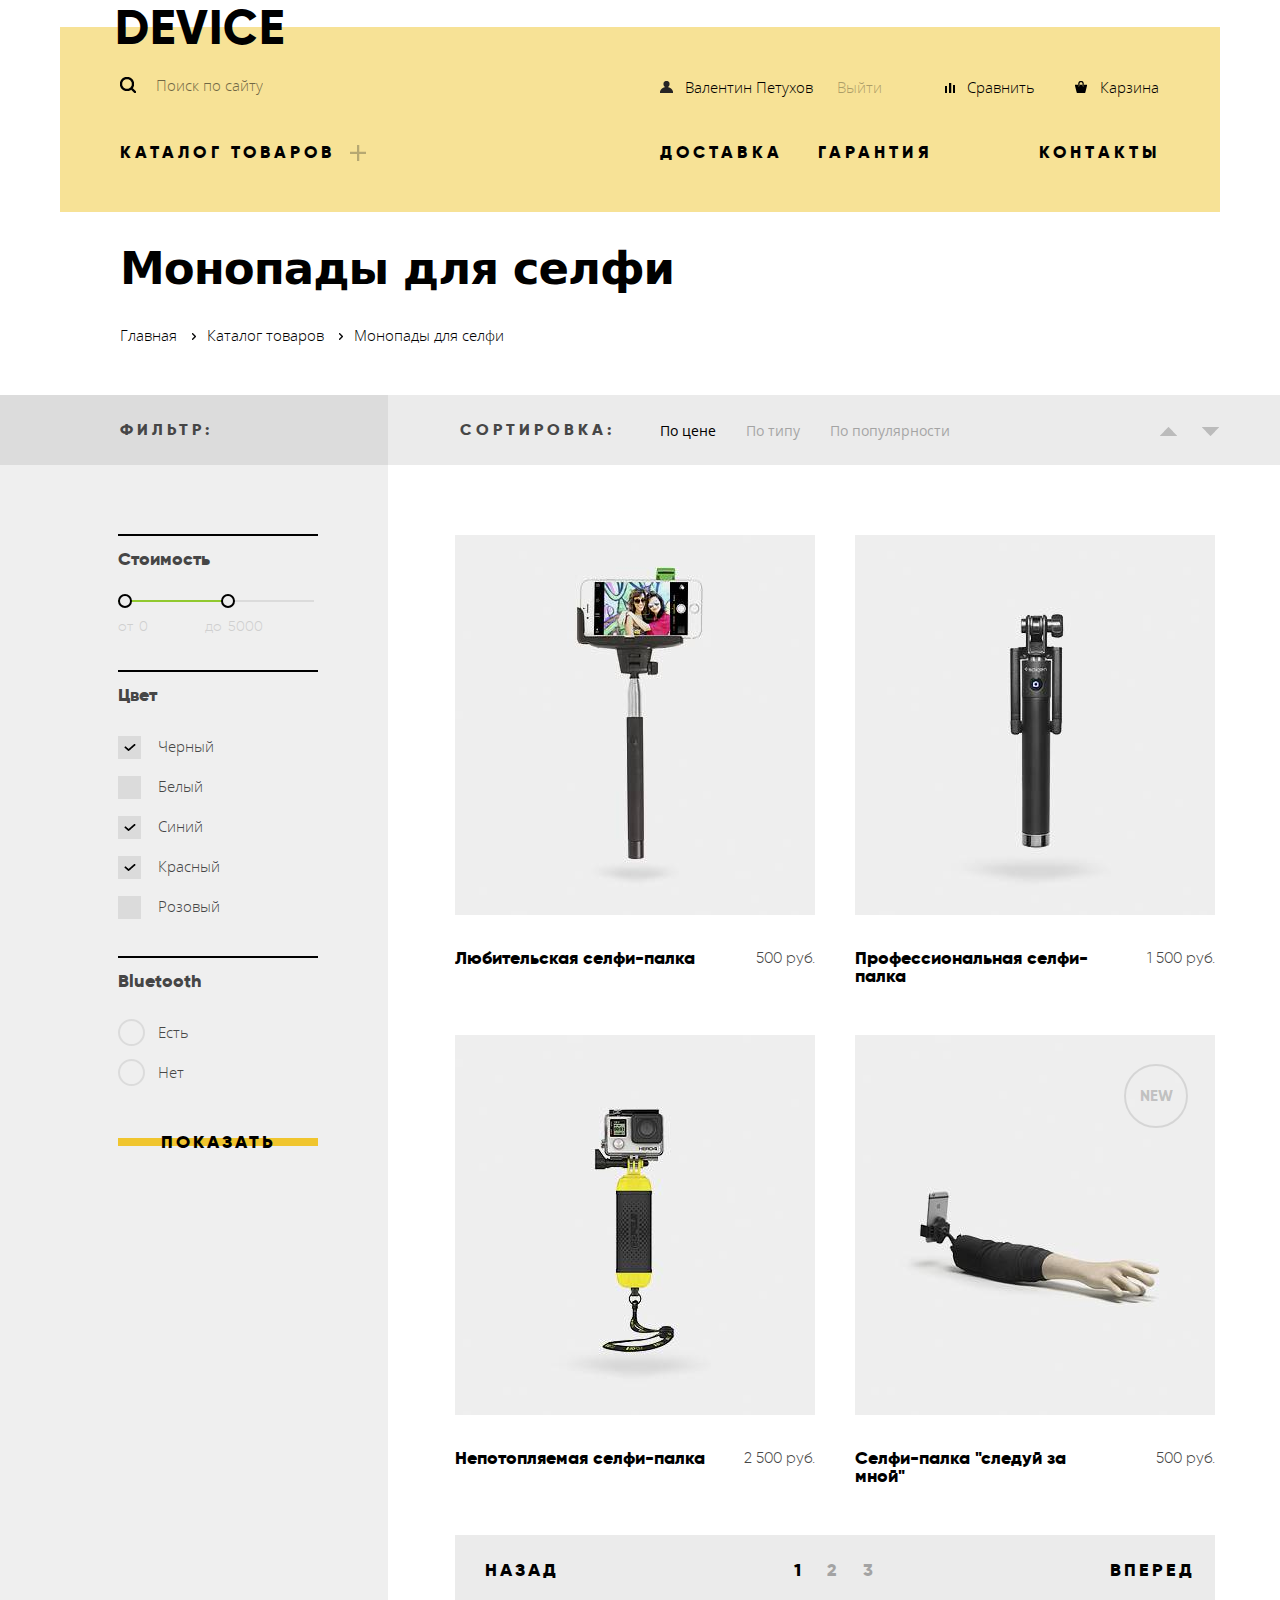
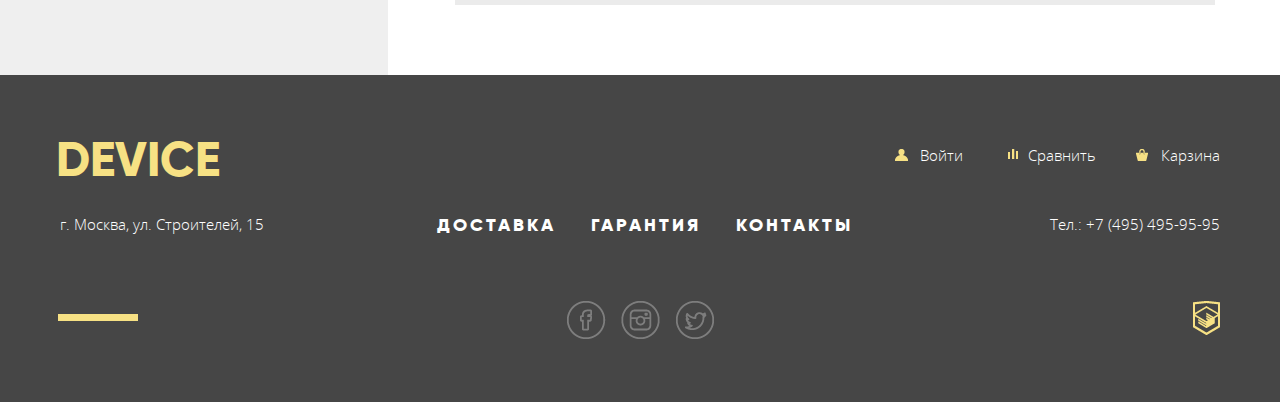
==== catalog.html @ 2135daf2 "Оформлены декоративные элементы" ====
<!DOCTYPE html>
<html lang="ru">
  <head>
    <meta charset="utf-8">
    <link rel="stylesheet" href="css/normalize.css">
    <link href="css/style.css" rel="stylesheet">
    <title>HTML Academy: Девайс</title>
  </head>
  <body>
      <div class="container">
       <div class="header-logo">
           <a href="index.html">DEVICE</a>
	   </div>
        <header class="header clearfix">
                <div class="header-left">
	    		  <div class="header-search" id="search">
                      <form action="#" method="get">
                          <input type="text" name="search-text" placeholder="Поиск по сайту">
                          <input class="search-btn" type="submit" name="search-btn" value="Найти">
                      </form>
                  </div>
                  <nav class="main-menu">
                      <a class="catalog-menu" href="#">Каталог товаров</a>
                      <ul class="menu-secondary">
                          <span class="catalog-column1">
                              <li><a href="#">Виртуальная реальность</a></li>
                              <li><a href="#">Моноподы для селфи</a></li>
                              <li><a href="#">Экшн-камеры</a></li>
                          </span>
                          <span class="catalog-column2">
                              <li><a href="#">Фитнес браслеты</a></li>
                              <li><a href="#">Умные часы</a></li>
                          </span>
                          <span class="catalog-column3">
                              <li><a href="#">Квадракоптеры</a></li>
                          </span>
                      </ul>
                  </nav>
              </div>
              <div class="header-right">
                  <div class="header-right-top clearfix">
                      <div class="user-block" id="user-block">
                          <a class="header-user" href="#">Валентин Петухов</a>
                          <a class="user-out" href="#">Выйти</a>
                      </div>
                      <div class="report">
                          <a href="#" class="compare">Сравнить</a>
                          <a href="#" class="basket">Карзина</a>
                      </div>
                  </div>
                  <nav class="main-menu" id="main-menu">
                      <ul class="clearfix">
                          <li><a href="#">Доставка</a></li>
                          <li><a href="#">Гарантия</a></li>
                          <li><a href="#">Контакты</a></li>
                      </ul>
                  </nav>
              </div>
          </header>
          
      </div>


      <main class="main">
        <!--Карта сайта-->
          <div class="container clearfix">
              <div class="site-map align-container" id="site-map">
                  <h1>Монопады для селфи</h1>
                  <div class="breadcrumbs clearfix">
                      <ul>
                          <li><a href="#">Главная</a></li>
                          <li><a href="#">Каталог товаров</a></li>
                          <li><a href="#">Монопады для селфи</a></li>
                      </ul>
                  </div>
              </div>
          </div>
          <div class="catalog-wraper">
              <div class="catalog-row">
                  <div class="catalog-container container clearfix">
                      <div class="catalog-row-left">
                          <p>Фильтр:</p>
                      </div>
                      <div class="catalog-column-right">
                          <div class="list-top clearfix">
                              <p>Сортировка:</p>
                              <div class="parametr">
                                  <ul>
                                      <li><a class="current" href="#">По цене</a></li>
                                      <li><a href="#">По типу</a></li>
                                      <li><a href="#">По популярности</a></li>
                                  </ul>
                              </div>
                              <div class="sorting">
                                  <ul>
                                      <li><a class="current" href="#"><img src="img/sort-up.png" width="17" height="9" alt="По возрастанию"></a></li>
                                      <li><a href="#"><img src="img/sort-down.png" width="17" height="9" alt="По убыванию"></a></li>
                                  </ul>
                              </div>
                          </div>
                      </div>
                   </div>
               </div>

        <!--Настройки фильтров-->
              <div class="catalog content clearfix">
                  <div class="catalog-filter catalog-column-left">
                      <form class="catalog-form" action="#" method="post">
                          <div class="filter-cost">
                              <h3>Стоимость</h3>
                              <div class="filter-range">
                                  <div class="range-controls">
                                      <div class="scale">
                                          <div class="bar"></div>
                                      </div>
                                      <div class="toggle toggle-min"></div>
                                      <div class="toggle toggle-max"></div>
                                  </div>
                                  <div class="price-controls">
                                      <label class="min-price">от <input name="min-price" type="text" value="0"></label>
                                      <label class="max-price">до <input name="max-price" type="text" value="5000"></label>
                                  </div>
                              </div>
                          </div>
                          <div class="filter-color">
                              <h3>Цвет</h3>
                              <ul>
                                  <li>
                                      <input type="checkbox" id="color-Black" name="color-chek" value="black" checked>
                                      <label for="color-Black">Черный</label>
                                  </li>
                                  <li>
                                      <input type="checkbox" id="color-white" name="color-chek" value="white">
                                      <label for="color-white">Белый</label>
                                  </li>
                                  <li>
                                      <input type="checkbox" id="color-blue" name="color-chek" value="blue" checked>
                                      <label for="color-blue">Синий</label>
                                  </li>
                                  <li>
                                      <input type="checkbox" id="color-red" name="color-chek" value="red" checked>
                                      <label for="color-red">Красный</label>
                                  </li>
                                  <li>
                                      <input type="checkbox" id="color-pink" name="color-chek" value="pink">
                                      <label for="color-pink">Розовый</label>
                                  </li>
                              </ul>
                          </div><!--filter-color-->
                          <div class="filter-bluetooth">
                              <h3>Bluetooth</h3>
                              <ul>
                                  <li>
                                      <input type="radio" id="bluetooth-yes" name="bluetooth" value="yes">
                                      <label for="bluetooth-yes">Есть</label>
                                  </li>
                                  <li>
                                      <input type="radio" id="bluetooth-no" name="bluetooth" value="no">
                                      <label for="bluetooth-no">Нет</label>
                                  </li>
                              </ul>
                          </div><!--filter-bluetooth-->
                          <div class="btn-form-submit">
                              <button class="btn btn-form" type="Submit">Показать</button>
                          </div>
                      </form>
                  </div><!--catalog-column-left-->

                <!--товары-->
                  <div class="catalog-column-right">
                      <div class="list clearfix">
                          <div class="list-item">
                              <img src="img/item-1.jpg" width="360" height="380" alt="Любительская селфи-палка">
                              <div class="item-new">New</div>
                              <div class="list-item-btn">
                                  <a class="add-cart" href="#">
                                      <div class="btn-item">
                                          <span class="btn">В корзину</span>
                                      </div>
                                  </a>
                                  <a class="add-compare" href="#">Добавить к сравнению</a>
                              </div>
                              <div class="list-item-description">
                                  <a class="description-name" href="#">Любительская селфи-палка</a>
                                  <p class="description-price">500 руб.</p>
                              </div>
                          </div>
                          <div class="list-item">
                              <img src="img/item-2.jpg" width="360" height="380" alt="Профессиональная селфи-палка">
                              <div class="item-new">New</div>
                              <div class="list-item-btn">
                                  <a class="add-cart" href="#">
                                      <div class="btn-item">
                                          <span class="btn">В корзину</span>
                                      </div>
                                  </a>
                                  <a class="add-compare" href="#">Добавить к сравнению</a>
                              </div>
                              <div class="list-item-description">
                                  <a class="description-name" href="#">Профессиональная селфи-палка</a>
                                  <p class="description-price">1 500 руб.</p>
                              </div>
                          </div>
                          <div class="list-item">
                              <img src="img/item-3.jpg" width="360" height="380" alt="Непотопляемая селфи-палка">
                              <div class="item-new">New</div>
                              <div class="list-item-btn">
                                  <a class="add-cart" href="#">
                                      <div class="btn-item">
                                          <span class="btn">В корзину</span>
                                      </div>
                                  </a>
                                  <a class="add-compare" href="#">Добавить к сравнению</a>
                              </div>
                              <div class="list-item-description">
                                  <a class="description-name" href="#">Непотопляемая селфи-палка</a>
                                  <p class="description-price">2 500 руб.</p>
                              </div>
                          </div>
                          <div class="list-item">
                              <img src="img/item-4.jpg" width="360" height="380" alt="Селфи-палка следуй за мной">
                              <div class="item-new item-new-show">New</div>
                              <div class="list-item-btn">
                                  <a class="add-cart" href="#">
                                      <div class="btn-item">
                                          <span class="btn">В корзину</span>
                                      </div>
                                  </a>
                                  <a class="add-compare" href="#">Добавить к сравнению</a>
                              </div>
                              <div class="list-item-description">
                                  <a class="description-name" href="#">Селфи-палка "следуй за мной"</a>
                                  <p class="description-price">500 руб.</p>
                              </div>
                          </div>
                      </div><!--list-->
                      <div class="list-paginator">
                          <div class="list-previous">
                              <a href="#">Назад</a>
                          </div>
                          <div class="list-page">
                              <a class="current" href="#">1</a>
                              <a href="#">2</a>
                              <a href="#">3</a>
                          </div>
                          <div class="list-next">
                              <a href="#">Вперед</a>
                          </div>
                      </div>
                  </div><!--catalog-right-->
              </div><!--catalog-->
          </div>
      </main>

    <!--footer-->  
     <footer class="footer clearfix">
          <div class="footer-top container clearfix">
              <p class="footer-logo">DEVICE</p>
              <div class="footer-right">
                  <div class="footer-user-block">
                      <a class="footer-user" href="#">Войти</a>
                  </div>
                  <a class="footer-compare" href="#"> Сравнить</a>
                  <a class="footer-basket" href="#">Карзина</a>
              </div>
          </div>
          <div class="footer-average container clearfix">
              <p class="footer-adress">
                  г. Москва, ул. Строителей, 15
              </p>
              <nav class="nav-footer">
                  <ul>
                      <li><a href="#">Доставка</a></li>
                      <li><a href="#">Гарантия</a></li>
                      <li><a href="#">Контакты</a></li>
                  </ul>
              </nav>
              <p class="footer-telephone">
                  Тел.: +7 (495) 495-95-95
              </p>
          </div>
          <div class="footer-bottom container clearfix">
            	<div class="footer-decorative-left">
            	</div>  
	            <div class="social">
	                <a href="http://facebook.com">
                        <div class="facebook social-icon"></div>
	                </a>
	                <a href="#">
	              	    <div class="insta social-icon"></div>
	                </a>
	                <a href="#">
	              	    <div class="twitter social-icon"></div>
	                </a>
	            </div>
                <a href="#">
	               <div class="htmlacademy-logo"></div>
                </a>
	        </div>
      </footer>
      <script>
            var search = document.querySelector(".header-search input[type='text']");
            var search_btn = document.querySelector(".header-search input[type='submit']");
            
            search.addEventListener("focus", function(event) {
                search_btn.classList.remove("search-btn");
            })
            search.addEventListener("blur", function(event) {
                search_btn.classList.add("search-btn");
            })
       </script>
  </body>
</html>
---- css/style.css ----
@font-face {
	font-family: 'Open Sans'; 
	src: local("OpenSans"),
	url("../fonts/opensans.woff");
} 
@font-face {
	font-family: 'Open Sans light'; 
	src: local("Open Sans light"),
	url("../fonts/opensanslight.woff");
} 
@font-face {
	font-family: 'Gilroy Light'; 
	src: local("Gilroy Light"),
	url("../fonts/gilroylight.woff");
} 
@font-face {
	font-family: 'Gilroy ExtraBold'; 
	src: local("Gilroy ExtraBold"),
		url("../fonts/gilroyextrabold.woff");
} 

body {
	color: #464646;
	font-size: 15px;
	font-style: normal;
	font-family: Open Sans light, Tahoma, Sans;
	
}

h1 {
	color: black;
	font-size: 45px;
	font-family: Gilroy Extra bold, Tahoma, Sans;
    letter-spacing: -1px;
}

a {
    text-decoration: none;
    color: black;
}

.clearfix::after {
	content: "";
	display: table;
	clear: both;
}

.header-logo {
    font-family: Gilroy ExtraBold, sans-serif;
    width: 1050px;
    margin-left: auto;
    margin-right: auto;
    margin-top: -2px;
    letter-spacing: 1px;
    font-size: 48px;
    color: #000;
}
.header-logo a {
     color: #000;
}

.container {
	width: 1200px;
	margin-left: auto;
	margin-right: auto;
}

.header {
    font-family: Open Sans light, Arial, sans-serif;
	width: 1040px;
	height: 185px;
	padding-left: 60px;
	padding-right: 60px;
	background-color: #f7e296;
	margin-top: -30px;
	margin-left: auto;
	margin-right: auto;
}

.header-search {
    margin-bottom: 35px;
}

.header-search input[type="text"] {
    height: 45px;
    outline: none;
    border: none;
    width: 355px;
    background: url("../img/search.png") no-repeat;
    background-position: center left;
    padding-left: 36px;
    line-height: 10px;
    box-sizing: border-box;
}

.header-search input[type="text"]:focus{
    outline: none;
    height: 43px;
    border-bottom: 2px solid black;
}

.header-search input[type="submit"] {
    width: 81px;
    outline: none;
    background: none;
    height: 45px;
    margin-left: -4px;
    border: 2px solid black;
}

.header-search input[type="submit"]:hover {
    color: #ffffff;
    background: #000000;
}

.header-search input[type="submit"]:active {
    color: #b2b2b2;
}

.search-btn {
    display: none;
}

.menu-secondary {
    display: none;
    position: absolute;
    z-index: 1;
    left: -60px;
    width: 1100px;
    height: 135px;
    margin: 0;
    padding-top: 30px;
    padding-left: 60px;
    font-family: "Open Sans Light", "Arial", sans-serif;
    font-size: 15px;
    letter-spacing: 0px;
    text-transform: none;
    background-color: #f7e296;
}

.catalog-column1 {
    width: 200px;
    float: left;
    margin-right: 40px;
}

.catalog-column2 {
    width: 160px;
    float: left;
    margin-right: 40px;
}

.catalog-column3 {
    width: 160px;
    float: left;
    margin-right: 40px;
}

.menu-secondary li {
    margin-bottom: 15px;
}

.header-left {
	width: 500px;
	float: left;
	margin-right: 20px;
	margin-top: 25px;
}

.header-search {
    margin-top: 10px;
}

.header-right {
	width: 500px;
	float: right;
	margin-top: 50px;
}

.user-block {
	width: 260px;
	float: left;
}

.user-out {
    opacity: 0.3;
}

.header-user {
    margin-right: 20px;
}

.header-user::before {
    float: left;
    content: "";
    width: 15px;
    height: 15px;
    background: url("../img/user.png") no-repeat;
    position: relative;
    top: 4px;
    margin-right: 10px;
}

.report {
	float: right;
	width: 215px;
}


.compare {
	float: left;
}

.compare::before {
    float: left;
    content: "";
    width: 15px;
    height: 15px;
    background: url("../img/compare.png") no-repeat;
    position: relative;
    top: 6px;
    margin-right: 7px;
}

.basket {
	float: right;
    width: 85px;
}

.basket::before {
    float: left;
    content: "";
    width: 15px;
    height: 15px;
    background: url("../img/cart.png") no-repeat;
    position: relative;
    top: 4px;
    margin-right: 10px;
}

.main-menu {
    position: relative;
    margin-top: 35px;
    font-size: 17px;
    font-family: Gilroy ExtraBold, Arial, sans-serif;
    text-transform: uppercase;
    letter-spacing: 4.1px;
}

.catalog-menu::after {
    display: inline-block;
    width: 16px;
    height: 16px;
    content: "";
    position: relative;
    top: 3px;
    background: url("../img/plus.png") no-repeat;
    margin-left: 14px;
}

.main-menu:hover .menu-secondary {
    display: block;
}
.menu-secondary:hover {
    display: block;
}

.header-right .main-menu ul {
    padding-left: 0px;
    margin: 0px;
}

.main-menu ul,
.nav-footer ul,
.breadcrumbs ul,
.parametr ul,
.sorting ul {
    list-style: none;
}

.main-menu a,
.nav-footer a,
.header-right a {
    text-decoration: none;
}

.main-menu li, 
.nav-footer li,
.breadcrumbs li,
.parametr li,
.sorting li {
    display: inline-block;
    float: left;
}

.main-menu ul>li, 
.nav-footer li {
    margin-right: 35px;
    vertical-align: top;
}

.main-menu ul>li:last-child {
    float: right;
    margin: 0px
}

.breadcrumbs {
    display: block;
    margin-bottom: 50px;
}

.breadcrumbs ul,
.sorting ul {
    margin: 0px;
    padding: 0px;
}

.parametr li {
    margin-right: 30px;
}

.sorting li:first-child {
    margin-right: 25px;
}

.breadcrumbs li {
    position: relative;
    margin-right: 15px;
}

.breadcrumbs a {
    padding-right: 15px;
}

.breadcrumbs li::after {
    position: absolute;
    top: 8px;
    content: "";
    width: 19px;
    height: 7px;
    background: url("../img/broadcrumbs-delimetr.png") no-repeat;
}

.breadcrumbs li:last-child::after {
    display: none;
}

.nav-footer a {
    color: #fff;
}

.content {
	width: 1190px;
	margin-left: auto;
	margin-right: auto;
    padding: 0 5px;
}

.slider {
	margin-bottom: 95px;
    height: 500px;
    color:black;
    position: relative;
}

.slider::before {
    position: absolute;
    left: 0px;
    right: 0px;
    content: "";
    width: 1160px;
    height: 115px;
    margin: 0 auto;
    background-color: #f7e296;
    z-index: -1;
}

.slider-left {
    float: left;
    width: 590px;
}

.slider-img {
    display: block;
    margin-left: auto;
    margin-right: auto
}

.number-slide {
    position: absolute;
    top: -8px;
    left: 0px;
    right: 60px;
    height: 179.2px;
    z-index: -1;
}

.product-about h2 {
    margin-top: 80px;
    letter-spacing: 0.7px;
}

.number-slide p {
    margin: 0px;
    margin-right: 2px;
    text-align: right;
    font-family: Gilroy ExtraBold, Arial, sans-serif;
    line-height: 180px;
    font-size: 185px;
    color: #ffffff;
}

.number-slide p::before {
    width: 100px;
    height: 7px;
    content: "";
    position: absolute;
    left: 0px;
    top: 50px;
    background-color: #ffffff;
}

.product-about {
	float: right;
	width: 580px;
    position: relative;
    padding-top: 82px;
}

.product-description {
    width: 480px;
    margin-bottom: 45px;
}

.product-about h2,
.slide-txt h2,
.info-about-us h2, 
.info-contact h2 {
    margin: 0;
    font-size: 47px;
    font-family: Gilroy ExtraBold, Arial, sans-serif;
/*    margin-bottom: 35px;*/
    font-weight: normal;
}

.btn-slider {
    width: 220px;
    height: 40px;  
    position: relative;
    text-align: center;
    margin-bottom: 50px;
    margin-left: 3px;

}

.btn {
    line-height: 40px;
    letter-spacing: 3px;
    font-size: 18px;
    font-family: Gilroy ExtraBold, Arial, sans-serif;
    text-transform: uppercase;
}

.btn-active:active {
    opacity: 0.3;
}

.btn::before {
    position: absolute;
    top: 16px;
    bottom: 16px;
    left: 0;
    right: 0;
    content: "";
    background-color: #f0c52e;
    z-index: -1;
}

.btn-slider-tab:hover {
    background-color: #f0c52e;
    color: #000000;
}

.btn-slider:hover {
    background-color: #f0c52e;
}

.product-about>p,
.info-abiut-us p {
    font-family: Open Sans light, Arial, sans-serif;
    color: #464646;
    line-height: 30px;
}

.product-info {
    width: 480px;
    padding: 0 3px;
}

.characteristic {
    display: inline-block;
    float: left;
    font-size: 0px;
    margin-right: 75px;
}

.char3 {
    margin-right: 0px;
}

.characteristic-value {
    font-size: 36px;
    font-family: Gilroy Light, Arial, sans-serif;
    margin-bottom: 15px;
    margin-top: 0px;
}

p .characteristic-value {
    margin-bottom: 55px;
}

.characteristic-name {
    font-size: 13px;
    font-family: Open Sans Light, Arial, sans-serif;
    margin: 0px;
}

.slide {
    display: none;
}

.slider > input[type="radio"],
.service-slider > input[type="radio"]{
  display: none;
    position: absolute;
}

.slider-controls {
  position: absolute;
  bottom: 159px;
  right: 82px;
  width: 100px;
  z-index: 1;
  font-size: 0;
    
}

.slider-controls label {
  display: inline-block;
  width: 4px;
  height: 4px;
  margin-right: 23px;

  vertical-align: top;

  background-color: transparent;
  border: 3px solid #000000;
  opacity: 0.3;
  border-radius: 50%;
  cursor: pointer;
}

#btn-1:checked ~ #slide-1,
#btn-2:checked ~ #slide-2,
#btn-3:checked ~ #slide-3 {
    display: block;
}

#btn-1:checked ~ .slider-controls label[for="btn-1"],
#btn-2:checked ~ .slider-controls label[for="btn-2"],
#btn-3:checked ~ .slider-controls label[for="btn-3"]{
    opacity: 1;
}

.popular {
	margin-bottom: 70px;
    padding-left: 30px;
    font-size: 18px;
    font-family: "Gilroy ExtraBold", "Arial", sans-serif;
}

.popular-item {
	float: left;
	width: 160px;
	margin-right: 40px;
}

.popular-item:last-child {
	float: right;
	margin-right: 30px;
}


.popular-img {
	width: 160px;
	height: 160px;
	background-color: #f7e296;
    margin-bottom: 32px;
}

.popular-img:hover {
    background-color: #f0c52e;
}
.popular-item a:active,
.popular-item img:active {
    opacity: 0.3;
    color: #b2b2b2;
}

.service-slider {
	width: 1160px;
}

.service-slider-tab {
	float: left;
	height: 240px;
	width: 273px;
	margin-right: 112px;
	border-right: 7px solid #000;
    padding-top: 80px;
}

.btn-container1,
.btn-container2,
.btn-container3 {
    width: 273px;
    height: 40px;
    margin-bottom: 24px;
    position: relative;
    color: #000000;
}

.service-slider-tab label {
    cursor: pointer;
}

#service-btn-1:checked ~ .service-slider-tab .btn-container1,
#service-btn-2:checked ~ .service-slider-tab .btn-container2, 
#service-btn-3:checked ~ .service-slider-tab .btn-container3 {
    background-color: #000;
    color: #f7e184;
}

.servise-slide {
    display: none;
}

#service-btn-1:checked ~ #service-slide1,
#service-btn-2:checked ~ #service-slide2,
#service-btn-3:checked ~ #service-slide3 {
    display: block;
}

.btn-slider-tab {
    position: relative;
    float: left;
    width: 160px;
    height: 40px;
    text-align: center;
}

.btn:active::before {
    opacity: 0;
}

.servise-slide {
	float: right;
	width: 760px;
    margin-top: 83px;
}

.slide-txt {
    float: left;
    width: 435px;
    line-height: 30px;
}

.slide-txt h2 {
    margin-bottom: 35px;
}

.servise-slide img {
    float: right;
    margin-right: 70px;
}

.decorat-block {
	background-color: #e5e5e5;
	width: 100%;
    min-width: 1200px;
	height: 287px;
	margin-top: -220px;
    margin-bottom: 95px;
    position: relative;
    z-index: -2;
}

.logotypes {
    width: 1165px;
	font-size: 0px;
	margin-bottom: 140px;
}

.logo-djl {
    float: left;
    width: 260px;
    height: 100px;
    background: url("../img/logo-djl.jpg") no-repeat;
    margin-right: 40px;
}

.logo-djl:hover {
    background: url("../img/logo-djl-hvr.jpg") no-repeat;
}

.logo-sp-gadgets {
    float: left;
    width: 260px;
    height: 100px;
    background: url("../img/logo-sp-gadgets.jpg") no-repeat;
    margin-right: 40px;
}

.logo-sp-gadgets:hover {
    background: url("../img/logo-sp-gadgets-hvr.jpg") no-repeat;
}

.logo-gopro {
    float: left;
    width: 260px;
    height: 100px;
    background: url("../img/logo-gopro.jpg") no-repeat;
    margin-right: 40px;
    
}

.logo-gopro:hover {
    background: url("../img/logo-gopro-hvr.jpg") no-repeat;
}

.logo-vive {
    float: left;
    width: 260px;
    height: 100px;
    background: url("../img/logo-vive.jpg") no-repeat;
}

.logo-vive:hover {
    background: url("../img/logo-vive-hvr.jpg") no-repeat;
}

.logotypes img {
	margin-right: 40px;
}

.logotypes img:nth-child(4) {
	margin-right: 0px;
}

.info {
    width: 1160px;
	margin-bottom: 80px;
}

.info-about-us {
	float: left;
	width: 470px;
	margin-right: 40px;
    position: relative;
}

.info-about-us::before {
	width: 80px;
    height: 7px;
    content: "";
    position: absolute;
    top: -48px;
    background-color: #000000;
}

.info-about-us p {
    margin-top: 35px;
    margin-bottom: 25px;
    line-height: 30px;
}

.info-about-us ul {
    padding-left: 25px;
    margin-top: 75px;
    margin-bottom: 65px;
    color: #000000;
    list-style: none;
}

.info-about-us li {
    font-family: Gilroy ExtraBold, Arial, sans-serif;
    font-size: 16px;
    margin: 0px;
    margin-bottom: 20px;
    padding-left: 10px;
    position: relative;
}

.info-about-us li::before {
    position: absolute;
    width: 4px;
    height: 4px;
    content: "";
    top: 5px;
    left: -25px;
    border: 3px solid #b2b2b2;
    border-radius: 50%;
}

.info-map {
    display: block;
    margin-bottom: 66px;
}

.btn-info {
    position: relative;
    width: 260px;
    text-align: center;
}

.btn-info:hover {
    background-color: #f0c52e;
}

.info-contact {
	float: right;
	width: 560px;
    position: relative;
}

.info-contact:before {
	width: 80px;
    height: 7px;
    content: "";
    position: absolute;
    top: -48px;
    background-color: #000000;
}

.info-contact p {
    margin-top: 37px;
    line-height: 30px;
    margin-bottom: 40px;
}

.footer {
	background-color: #464646;
	color: #fff;
    min-width: 1200px;
    padding: 0 5px;
}

.footer a {
    color: #fff;
}

.footer p,
.footer ul {
    margin-top: 0;
    margin-bottom: 0;
/*    padding; 0;*/
}

.footer-top {
    padding-top: 55px;
    margin-bottom: 25px;
}

.footer-user {
    float: right;
}

.footer-user:before {
    float: left;
    content: "";
    width: 15px;
    height: 15px;
    background: url("../img/user-footer.png") no-repeat;
    position: relative;
    top: 4px;
    margin-right: 10px;
}

.footer-compare {
    margin-right: 40px;
}

.footer-compare:before {
    float: left;
    content: "";
    width: 15px;
    height: 15px;
    background: url("../img/compare-yellow.png") no-repeat;
    position: relative;
    top: 4px;
    margin-right: 5px;
}

.footer-basket {
    float: right;
}
.footer-basket:before {
    float: left;
    content: "";
    width: 15px;
    height: 15px;
    background: url("../img/cart-yellow.png") no-repeat;
    position: relative;
    top: 4px;
    margin-right: 10px;
}

.footer-average {
    width: 1160px;
    margin-bottom: 60px;
}

.footer-bottom {
    margin-bottom: 63px;
}

.footer-logo {
    float: left;
	color: #f7e184;
    font-family: Gilroy ExtraBold, sans-serif;
	font-size: 48px; 
    padding-left: 16px;
}

.footer-logo:hover {
    color: #f0c52e;
}

.footer-logo:active {
    color: #f0c52e;
    opacity: 0.3;
}

.footer-right {
	float: right;
    padding: 15px 20px;
}

.footer-user-block {
    width: 260px;
    float: left;
    margin-right: 45px;
}

.footer-adress {
	float: left;
	width: 260px;
	margin-right: 25px;
}

.nav-footer {
    display: inline-block;
    font-family: Gilroy ExtraBold, Arial, sans-serif;
    font-size: 18px;
    text-transform: uppercase;
    letter-spacing: 3px;
    width: 600px;
    text-align: center;
}

.nav-footer ul {
    display: inline-block;
    padding: 0px;
}

.nav-footer li:last-child {
    margin-right: 0px;
}
.header-right-top {
    margin-bottom: 45px;
}

.main-menu a:hover,
.header-right-top a:hover,
.footer-right a:hover,
.nav-footer a:hover {
    opacity: 0.6;
}

.main-menu a:active,
.header-right-top a:active,
.footer-right a:active,
.nav-footer a:active {
    opacity: 0.3;
}

.footer-telephone {
	float: right;
	text-align: right;
	width: 260px;
}

.footer-decorative-left {
	float: left;
    margin-top: 13px;
    margin-left: 18px;
	width: 80px;
	height: 7px;
	background-color: #f7e184;
}

.social {
	width: 147px;
    margin-left: auto;
    margin-right: auto;
}

.social-icon {
    float: left;
    opacity: 0.3;
}

.social-icon a {
    margin-right: 15px;
}

.facebook {
    width: 39px;
    height: 38px;
    background: url("../img/social-icon.png");
    margin-right: 15px;
}


.insta {
    width: 39px;
    height: 38px;
    background: url("../img/social-icon.png") -54px;
    margin-right: 15px;
}

.twitter {
    width: 39px;
    height: 38px;
    background: url("../img/social-icon.png") -108px;
}

.facebook:hover,
.insta:hover,
.twitter:hover {
    opacity: 0.6;
}

.facebook:active,
.insta:active,
.twitter:active {
    opacity: 0.1;
}

.htmlacademy-logo {
	float: right;
    margin-right: 20px;
    height: 34px;
	width: 27px;
    background: url("../img/htmlacademy.png") no-repeat;
}

.htmlacademy-logo:hover {
    background: url("../img/htmlacademy-hvr.png") no-repeat;   
}

.htmlacademy-logo:active {
    opacity: 0.3;
    background: url("../img/htmlacademy-hvr.png") no-repeat;      
}

.align-container {
	width: 1040px;
	margin-left: auto;
	margin-right: auto;
}

.catalog-column-left {
	float: left;
	width: 270px;
	padding-left: 73px;
	margin-right: 70px;
}

.catalog-row-left {
    background-color: #dcdcdc;
	float: left;
	width: 268px;
    height: 70px;
	padding-left: 80px;
	margin-right: 70px;
}

.catalog-row p {
    float: left;
    font-family: "Gilroy ExtraBold", "Arial", sans-serif;
    font-size: 16px;
    letter-spacing: 4px;
    text-transform: uppercase;
    font-weight: normal;
    line-height: 70px;
    margin: 0px;
    width: 160px;
}

.catalog-filter {
    background-color: #efefef;
    padding-top: 69px;
    position: absolute;
    top: 0px;
    bottom: 0px;
}

.catalog-column-right {
	float: right;
	width: 780px;
}

.list-top {
    margin-bottom: 70px;
    height: 70px;
}

.list-top h2 {
	float: left;
	width: 160px;
	margin-right: 40px;

}

.catalog {
    position: relative;
}

.catalog form {
    width: 200px;
    position: relative;
}

.catalog form h3 {
    font-family: Gilroy ExtraBold, Arial, sans-serif;
    font-size: 18px;
    font-weight: normal;
    margin-top: 12px; 
    margin-bottom: 30px;
}

.catalog ul {
    margin: 0px;
    padding: 0px;
    list-style: none;
}

.catalog-form li {
    margin-bottom: 20px;
}

.filter-cost {
    border-top: 2px solid #000000;
    margin-bottom: 35px;
}

.filter-range {
    font-family: "Gilroy Light", "Arial", sans-serif;
    font-size: 14px;
    color: #cfcfcf;
}

.range-controls {
    position: relative;
    margin-bottom: 15px;
}

.scale {
    width: 196px;
    height: 2px;
    background-color: #dbdbdb;
}

.bar {
    width: 110px;
    height: 2px;
    background-color: #91c92f;
}

.toggle {
    width: 10px;
    height: 10px;
    position: absolute;
    top: -6px;
    background-color: #eeeeee;
    border: 2px solid #000;
    border-radius: 50%;
    cursor: pointer;
}

.toggle-max {
    right: 83px;
}

.price-controls input {
    width: 60px;
    border: none;
    background: none;
    font-family: "Gilroy Light", "Arial", sans-serif;
    font-size: 14px;
    color: #cfcfcf;
}

.filter-color {
    border-top: 2px solid #000000;
    margin-bottom: 40px;
}

.catalog-form input[type="checkbox"],
.catalog-form input[type="radio"] {
    display: none;
}

.filter-color label,
.filter-bluetooth label {
    padding-left: 40px;
    position: relative;
    cursor: pointer;
}

.filter-color label::before {
    content: "";
    width: 23px;
    height: 23px;
    position: absolute;
    left: 0;
    background-color: #dbdbdb;
   
}

.filter-color input[type="checkbox"]:checked ~ label::before {
    background-image: url("../img/markers.png");
    background-repeat: no-repeat;
    background-position: 0 -1px;
}

.filter-bluetooth {
    border-top: 2px solid #000000;
    margin-bottom: 40px;
}

.filter-bluetooth label::before {
    position: absolute;
    content: "";
    left: 0;
    top: -3.5px;
    width: 23px;
    height: 23px;
    border: 2px solid #dbdbdb;
    border-radius: 50%;
}

.filter-bluetooth input[type="radio"]:checked ~ label::before {
    background-image: url("../img/markers.png");
    background-repeat: no-repeat;
    background-position: -23px -1px;
}

.btn-form-submit {
    position: relative;
    float: left;
    width: 200px;
    height: 40px;
    text-align: center;
    z-index: 1;
}

.btn-form-submit:hover {
    background-color: #f0c52e;
}
.parametr {
	float: left;
	width: 500px;
    padding-top: 10px;
}

.parametr a {
    opacity: 0.3;
    font-family: "Open Sans", "Arial", sans-serif;
    font-size: 14px;
}

.parametr a:hover {
    opacity: 0.6;
}

.sorting {
	float: right;
	width: 60px;
    margin-right: 20px;
    padding-top: 25px;
}

.sorting a {
    opacity: 0.2;
}

.sorting a:hover {
    opacity: 0.4;
}

.sorting a:active {
    opacity: 1;
}

.list-item {
	display: inline-block;
	float: left;
    position: relative;
    margin-bottom: 50px;
}

.list-item>img {
    margin-bottom: 30px;
}

.list-item-btn {
    position: absolute;
    opacity: 0;
    height: 380px;
    top: 0px;
    left: 0px;
    right: 0px;
    color: black;
    z-index: 1;
}

.list-item-btn:hover {
    opacity: 1;
    background-color: rgba(255, 255, 255, 0.6);
}

.list-item-btn .add-cart {
    position: absolute;
    top: 50%;
    left: 50%;
    transform: translate(-50%, -50%);
}

.btn-item {
    position: relative;
    float: left;
    width: 200px;
    height: 40px;
    text-align: center;
    text-transform: uppercase;
    z-index: 1;
}


.add-compare {
    position: absolute;
    left: 50%;
    top: 225px;
    transform: translate(-50%, 0%);
    font-size: 13px;
    opacity: 0.5;
}

.add-compare:hover {
    opacity: 1;
}

.add-compare:active {
    opacity: 0.2;
}

.btn-item:hover {
    background-color: #f0c52e;
}

.item-new {
    position: absolute;
    display: none;
    text-align: center;
    line-height: 60px;
    top: 29px;
    right: 27px;
    width: 60px;
    height: 60px;
    border: 2px solid rgba(0, 0, 0, 0.1);
    border-radius: 50%;
    font-family: "Gilroy ExtraBold", "Arial", sans-serif;
    text-transform: uppercase;
    color: rgba(0, 0, 0, 0.2);
}

.item-new-show {
    display: block;
}

.list-item:nth-child(odd) {
	margin-right: 40px;
}

.list-paginator {
	background-color: #ebebeb;
    width: 760px;
    height: 70px;
    margin-bottom: 70px;
    font-family: "Gilroy ExtraBold", "Arial", sans-serif;
    font-size: 18px;
    text-transform: uppercase;
    letter-spacing: 3px;
    text-align: center;
}

.list-item-description {
    line-height: 18px;
}

.description-name {
    float: left;
    width: 260px;
    margin: 0px;
    font-family: "Gilroy ExtraBold", "Arial", sans-serif;
    font-size: 18px;
}

.description-price {
    float: right;
    font-family: "Gilroy Light", "Arial", sans-serif;
    margin: 0px;
} 

.list-previous {
	float: left;
    width: 125px;
    margin-right: 10px;
    line-height: 70px;
}

.list-page {
    display: inline-block;
    width: 490px;
    line-height: 70px;
    text-align: center;
}

.list-next {
	float: right;
    width: 135px;
    line-height: 70px;
}

.list-previous a,
.list-next a {
    display: inline-block;
    padding: 0 30px;
    height: 70px;
}

.list-previous a:hover,
.list-next a:hover {
    background-color: #d9d9d9;
}

.list-previous a:active,
.list-next a:active {
    color: #979797;
    background-color: #d9d9d9;
}

.list-page a {
    opacity: 0.3;
    margin-right: 15px;
}

.list-page a:last-child {
    margin: 0px;
}

.list-page .current,
.parametr .current {
    opacity: 1;
}

.catalog-wraper {
    background: linear-gradient(to left, #ffffff 75%, #efefef 25%);
}

.catalog-row {
    min-width: 1200px;
    height: 70px;
    background-color: rgba(0, 0, 0, 0.08);
}

.btn-form {
    border: none;
    background: none;
    cursor: pointer;
    height: 40px;
    outline: none;
    line-height: 39px;
}
.btn-form::before {
    position: absolute;
    top: 16px;
    bottom: 16px;
    left: 0;
    right: 0;
    content: "";
    background-color: #f0c52e;
}

.modal-map {
    display: none;
    position: fixed;
    top: 50%;
    left: 50%;
    transform: translate(-50%, -50%);
    width: 960px;
    height: 560px;
    box-shadow: 0 10px 20px 0 rgba(4, 6, 6, 0.2);
}

.popup-write-us {
    display: none;
    position: fixed;
    top: 50%;
    left: 50%;
    transform: translate(-50%, -50%);
    padding: 90px 100px;
    width: 760px;
    height: 365px;
    background-color: #ffffff;
    box-shadow: 0 10px 20px 0 rgba(4, 6, 6, 0.2);
    z-index: 1;
}

.popup-write-us label {
    display: block;
    font-family: "Gilroy ExtraBold", "Arial", sans-serif;
    font-size: 18px;
}

.popup-your-name {
    float: left;
    width: 360px;
    margin-right: 40px;
}

.popup-your-e-mail {
    float: right;
    width: 360px;
}

.popup-text-letter {
    width: 100%;
    margin-top: 115px;
    margin-bottom: 55px;
}

.popup-write-us input[type="text"] {
    width: 320px;
    height: 50px;
    background-color: #f2f2f2;
    border-style: none;
    margin-top: 10px;
    padding: 0 20px;
    font-family: "Open Sans", "Arial", sans-serif;
    font-size: 14px;
    outline-style: none;
}

.popup-write-us textarea {
    width: 720px;
    height: 115px;
    background-color: #f2f2f2;
    border-style: none;
    margin-top: 10px;
    padding: 20px 20px;
    font-family: "Open Sans", "Arial", sans-serif;
    font-size: 14px;
    outline-style: none;
}

.modal-content-close {
  position: absolute;
  top: 18px;
  right: 22px;
  width: 55px;
  height: 55px;
  border-radius: 50%;
  font-size: 0;
  background-color: #f7e296;
  border: 0;
  outline: 0;
  cursor: pointer;
    z-index: 100;
}

.modal-content-close::before,
.modal-content-close::after {
    content: "";
    position: absolute;
    top: 27px;
    left: 13px;
    width: 30px;
    height: 2px;
    background-color: #ffffff;
    border-radius: 1px;
}

.modal-content-close::before {
  transform: rotate(45deg);
}

.modal-content-close::after {
  transform: rotate(-45deg);
}

.shadow-block {
    display: none;
    position: fixed;
    top: 50%;
    left: 50%;
    transform: translate(-50%, -50%);
    width: 960px;
    height: 435px;
    box-shadow: 0 20px 40px 0px rgba(4, 6, 6, 0.75);
    background-color: #fff;
}

.modal-content-show {
    display: block;
}
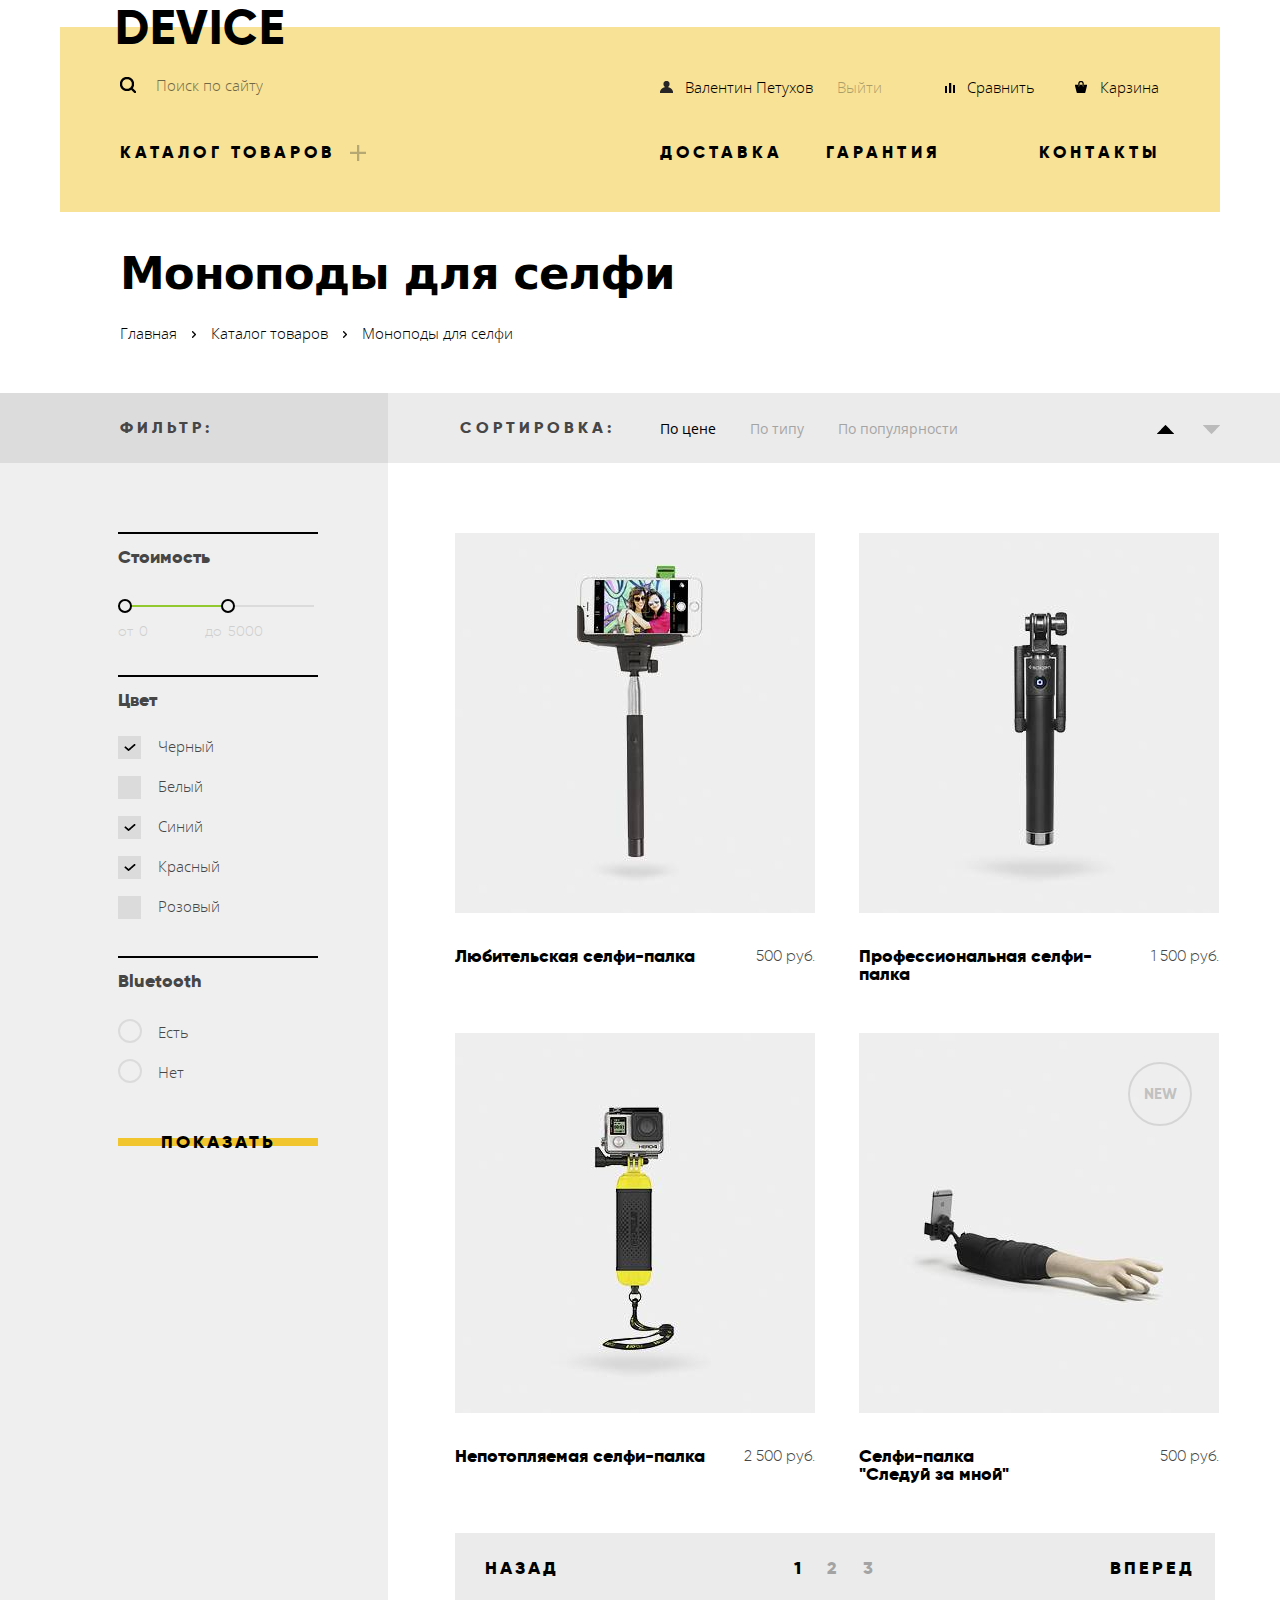
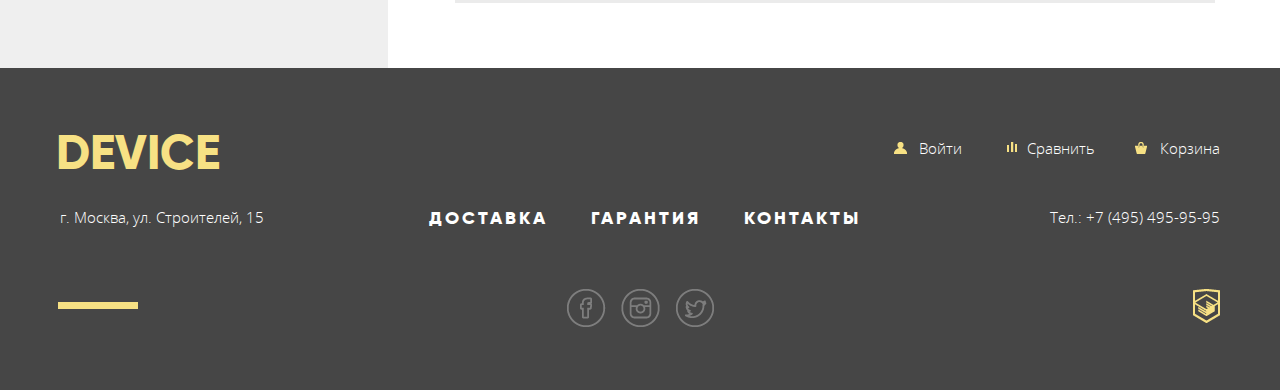
==== commit 333a63d7: "Завешенл оформление деталей" ====
--- a/catalog.html
+++ b/catalog.html
@@ -21,20 +21,20 @@
                   </div>
                   <nav class="main-menu">
                       <a class="catalog-menu" href="#">Каталог товаров</a>
-                      <ul class="menu-secondary">
-                          <span class="catalog-column1">
+                      <div class="menu-secondary">
+                          <ul class="catalog-column1">
                               <li><a href="#">Виртуальная реальность</a></li>
                               <li><a href="#">Моноподы для селфи</a></li>
                               <li><a href="#">Экшн-камеры</a></li>
-                          </span>
-                          <span class="catalog-column2">
+                          </ul>
+                          <ul class="catalog-column2">
                               <li><a href="#">Фитнес браслеты</a></li>
                               <li><a href="#">Умные часы</a></li>
-                          </span>
-                          <span class="catalog-column3">
+                          </ul>
+                          <ul class="catalog-column3">
                               <li><a href="#">Квадракоптеры</a></li>
-                          </span>
-                      </ul>
+                          </ul>
+                      </div>
                   </nav>
               </div>
               <div class="header-right">
@@ -65,12 +65,12 @@
         <!--Карта сайта-->
           <div class="container clearfix">
               <div class="site-map align-container" id="site-map">
-                  <h1>Монопады для селфи</h1>
+                  <h1>Моноподы для селфи</h1>
                   <div class="breadcrumbs clearfix">
                       <ul>
                           <li><a href="#">Главная</a></li>
                           <li><a href="#">Каталог товаров</a></li>
-                          <li><a href="#">Монопады для селфи</a></li>
+                          <li><a href="#">Моноподы для селфи</a></li>
                       </ul>
                   </div>
               </div>
@@ -229,7 +229,7 @@
                                   <a class="add-compare" href="#">Добавить к сравнению</a>
                               </div>
                               <div class="list-item-description">
-                                  <a class="description-name" href="#">Селфи-палка "следуй за мной"</a>
+                                  <a class="description-name" href="#">Селфи-палка<br>"Cледуй за мной"</a>
                                   <p class="description-price">500 руб.</p>
                               </div>
                           </div>
@@ -261,7 +261,7 @@
                       <a class="footer-user" href="#">Войти</a>
                   </div>
                   <a class="footer-compare" href="#"> Сравнить</a>
-                  <a class="footer-basket" href="#">Карзина</a>
+                  <a class="footer-basket" href="#">Корзина</a>
               </div>
           </div>
           <div class="footer-average container clearfix">
--- a/css/style.css
+++ b/css/style.css
@@ -34,6 +34,11 @@
     letter-spacing: -1px;
 }
 
+.site-map h1 {
+    margin-top: 35px;
+    margin-bottom: 23px;
+}
+
 a {
     text-decoration: none;
     color: black;
@@ -133,7 +138,7 @@
     padding-left: 60px;
     font-family: "Open Sans Light", "Arial", sans-serif;
     font-size: 15px;
-    letter-spacing: 0px;
+    letter-spacing: 0;
     text-transform: none;
     background-color: #f7e296;
 }
@@ -142,18 +147,25 @@
     width: 200px;
     float: left;
     margin-right: 40px;
+    padding: 0;
 }
 
 .catalog-column2 {
     width: 160px;
     float: left;
     margin-right: 40px;
+    padding: 0;
 }
 
 .catalog-column3 {
     width: 160px;
     float: left;
     margin-right: 40px;
+    padding: 0;
+}
+
+.menu-secondary ul {
+    margin: 0;
 }
 
 .menu-secondary li {
@@ -266,8 +278,8 @@
 }
 
 .header-right .main-menu ul {
-    padding-left: 0px;
-    margin: 0px;
+    padding-left: 0;
+    margin: 0;
 }
 
 .main-menu ul,
@@ -290,7 +302,6 @@
 .parametr li,
 .sorting li {
     display: inline-block;
-    float: left;
 }
 
 .main-menu ul>li, 
@@ -299,9 +310,9 @@
     vertical-align: top;
 }
 
-.main-menu ul>li:last-child {
+.main-menu>ul>li:last-child {
     float: right;
-    margin: 0px
+    margin: 0;
 }
 
 .breadcrumbs {
@@ -311,8 +322,8 @@
 
 .breadcrumbs ul,
 .sorting ul {
-    margin: 0px;
-    padding: 0px;
+    margin: 0;
+    padding: 0;
 }
 
 .parametr li {
@@ -365,8 +376,8 @@
 
 .slider::before {
     position: absolute;
-    left: 0px;
-    right: 0px;
+    left: 0;
+    right: 0;
     content: "";
     width: 1160px;
     height: 115px;
@@ -389,7 +400,7 @@
 .number-slide {
     position: absolute;
     top: -8px;
-    left: 0px;
+    left: 0;
     right: 60px;
     height: 179.2px;
     z-index: -1;
@@ -401,7 +412,7 @@
 }
 
 .number-slide p {
-    margin: 0px;
+    margin: 0;
     margin-right: 2px;
     text-align: right;
     font-family: Gilroy ExtraBold, Arial, sans-serif;
@@ -415,7 +426,7 @@
     height: 7px;
     content: "";
     position: absolute;
-    left: 0px;
+    left: 0;
     top: 50px;
     background-color: #ffffff;
 }
@@ -439,7 +450,6 @@
     margin: 0;
     font-size: 47px;
     font-family: Gilroy ExtraBold, Arial, sans-serif;
-/*    margin-bottom: 35px;*/
     font-weight: normal;
 }
 
@@ -500,19 +510,19 @@
 .characteristic {
     display: inline-block;
     float: left;
-    font-size: 0px;
+    font-size: 0;
     margin-right: 75px;
 }
 
 .char3 {
-    margin-right: 0px;
+    margin-right: 0;
 }
 
 .characteristic-value {
     font-size: 36px;
     font-family: Gilroy Light, Arial, sans-serif;
     margin-bottom: 15px;
-    margin-top: 0px;
+    margin-top: 0;
 }
 
 p .characteristic-value {
@@ -522,7 +532,7 @@
 .characteristic-name {
     font-size: 13px;
     font-family: Open Sans Light, Arial, sans-serif;
-    margin: 0px;
+    margin: 0;
 }
 
 .slide {
@@ -697,7 +707,7 @@
 
 .logotypes {
     width: 1165px;
-	font-size: 0px;
+	font-size: 0;
 	margin-bottom: 140px;
 }
 
@@ -754,7 +764,7 @@
 }
 
 .logotypes img:nth-child(4) {
-	margin-right: 0px;
+	margin-right: 0;
 }
 
 .info {
@@ -795,7 +805,7 @@
 .info-about-us li {
     font-family: Gilroy ExtraBold, Arial, sans-serif;
     font-size: 16px;
-    margin: 0px;
+    margin: 0;
     margin-bottom: 20px;
     padding-left: 10px;
     position: relative;
@@ -863,7 +873,6 @@
 .footer ul {
     margin-top: 0;
     margin-bottom: 0;
-/*    padding; 0;*/
 }
 
 .footer-top {
@@ -970,11 +979,11 @@
 
 .nav-footer ul {
     display: inline-block;
-    padding: 0px;
+    padding: 0;
 }
 
 .nav-footer li:last-child {
-    margin-right: 0px;
+    margin-right: 0;
 }
 .header-right-top {
     margin-bottom: 45px;
@@ -1084,7 +1093,7 @@
 	float: left;
 	width: 270px;
 	padding-left: 73px;
-	margin-right: 70px;
+	margin-right: 80px;
 }
 
 .catalog-row-left {
@@ -1104,7 +1113,7 @@
     text-transform: uppercase;
     font-weight: normal;
     line-height: 70px;
-    margin: 0px;
+    margin: 0;
     width: 160px;
 }
 
@@ -1112,8 +1121,8 @@
     background-color: #efefef;
     padding-top: 69px;
     position: absolute;
-    top: 0px;
-    bottom: 0px;
+    top: 0;
+    bottom: 0;
 }
 
 .catalog-column-right {
@@ -1146,13 +1155,12 @@
     font-family: Gilroy ExtraBold, Arial, sans-serif;
     font-size: 18px;
     font-weight: normal;
-    margin-top: 12px; 
-    margin-bottom: 30px;
+    margin-top: 12px;
 }
 
 .catalog ul {
-    margin: 0px;
-    padding: 0px;
+    margin: 0;
+    padding: 0;
     list-style: none;
 }
 
@@ -1163,6 +1171,10 @@
 .filter-cost {
     border-top: 2px solid #000000;
     margin-bottom: 35px;
+}
+
+.filter-cost h3 {
+    margin-bottom: 37px;
 }
 
 .filter-range {
@@ -1217,6 +1229,10 @@
     margin-bottom: 40px;
 }
 
+.filter-color h3 {
+    margin-bottom: 25px;
+}
+
 .catalog-form input[type="checkbox"],
 .catalog-form input[type="radio"] {
     display: none;
@@ -1250,13 +1266,17 @@
     margin-bottom: 40px;
 }
 
+.filter-bluetooth h3 {
+    margin-bottom: 30px;
+}
+
 .filter-bluetooth label::before {
     position: absolute;
     content: "";
     left: 0;
     top: -3.5px;
-    width: 23px;
-    height: 23px;
+    width: 20px;
+    height: 20px;
     border: 2px solid #dbdbdb;
     border-radius: 50%;
 }
@@ -1264,7 +1284,7 @@
 .filter-bluetooth input[type="radio"]:checked ~ label::before {
     background-image: url("../img/markers.png");
     background-repeat: no-repeat;
-    background-position: -23px -1px;
+    background-position: -24px -3px;
 }
 
 .btn-form-submit {
@@ -1297,11 +1317,16 @@
 
 .sorting {
 	float: right;
-	width: 60px;
+	width: 63px;
     margin-right: 20px;
     padding-top: 25px;
 }
 
+.sorting a:active,
+.sorting .current {
+    opacity: 1;
+}
+
 .sorting a {
     opacity: 0.2;
 }
@@ -1310,13 +1335,8 @@
     opacity: 0.4;
 }
 
-.sorting a:active {
-    opacity: 1;
-}
-
 .list-item {
 	display: inline-block;
-	float: left;
     position: relative;
     margin-bottom: 50px;
 }
@@ -1329,9 +1349,9 @@
     position: absolute;
     opacity: 0;
     height: 380px;
-    top: 0px;
-    left: 0px;
-    right: 0px;
+    top: 0;
+    left: 0;
+    right: 0;
     color: black;
     z-index: 1;
 }
@@ -1408,7 +1428,7 @@
 	background-color: #ebebeb;
     width: 760px;
     height: 70px;
-    margin-bottom: 70px;
+    margin-bottom: 65px;
     font-family: "Gilroy ExtraBold", "Arial", sans-serif;
     font-size: 18px;
     text-transform: uppercase;
@@ -1423,7 +1443,7 @@
 .description-name {
     float: left;
     width: 260px;
-    margin: 0px;
+    margin: 0;
     font-family: "Gilroy ExtraBold", "Arial", sans-serif;
     font-size: 18px;
 }
@@ -1431,7 +1451,7 @@
 .description-price {
     float: right;
     font-family: "Gilroy Light", "Arial", sans-serif;
-    margin: 0px;
+    margin: 0;
 } 
 
 .list-previous {
@@ -1478,7 +1498,7 @@
 }
 
 .list-page a:last-child {
-    margin: 0px;
+    margin: 0;
 }
 
 .list-page .current,
@@ -1629,7 +1649,7 @@
     transform: translate(-50%, -50%);
     width: 960px;
     height: 435px;
-    box-shadow: 0 20px 40px 0px rgba(4, 6, 6, 0.75);
+    box-shadow: 0 20px 40px 0 rgba(4, 6, 6, 0.75);
     background-color: #fff;
 }
 
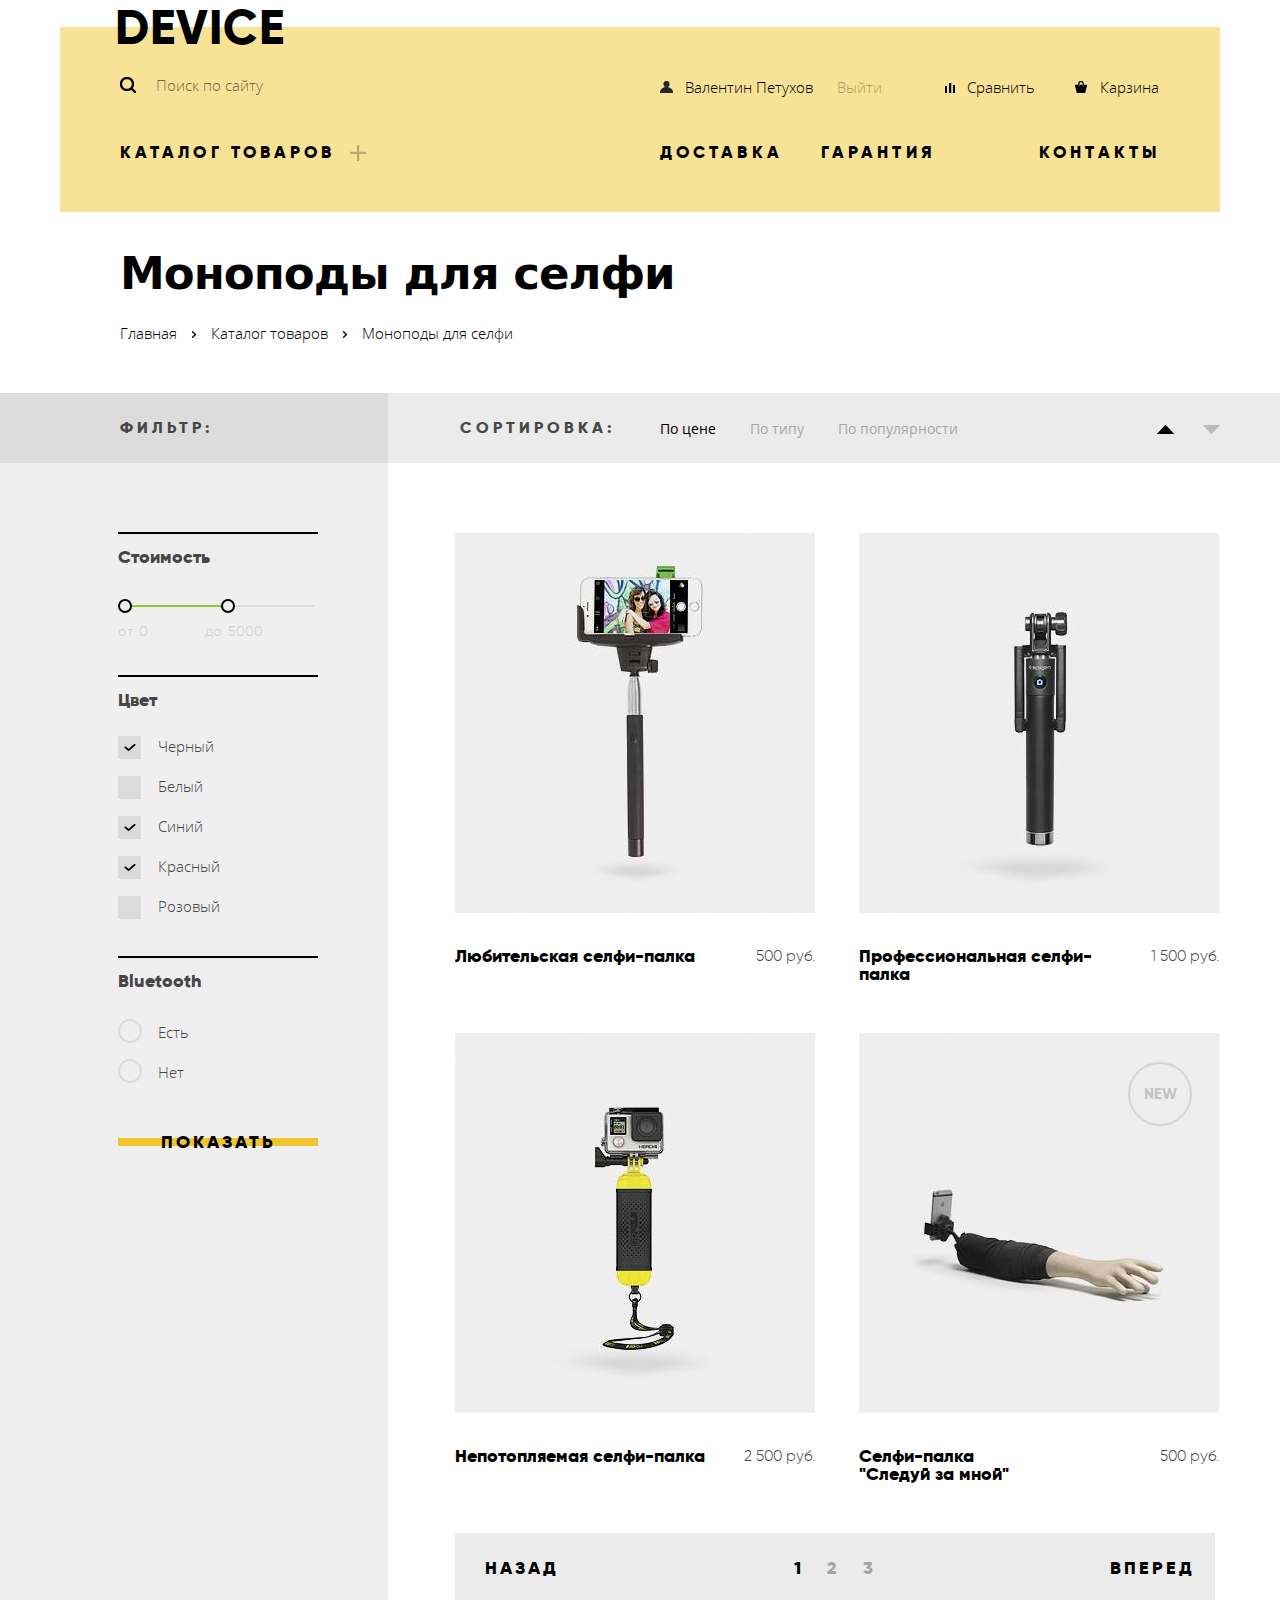
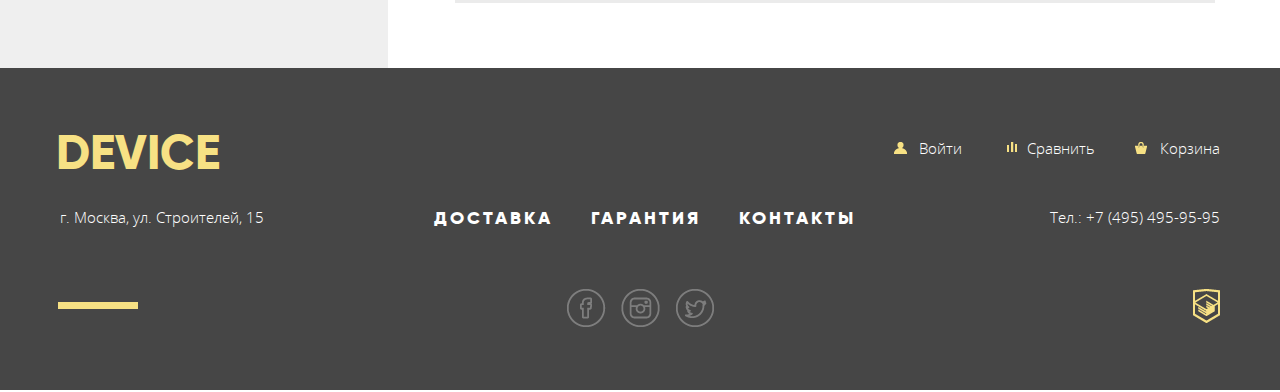
==== commit eb90719a: "добавлены ссылки" ====
--- a/catalog.html
+++ b/catalog.html
@@ -68,7 +68,7 @@
                   <h1>Моноподы для селфи</h1>
                   <div class="breadcrumbs clearfix">
                       <ul>
-                          <li><a href="#">Главная</a></li>
+                          <li><a href="index.html">Главная</a></li>
                           <li><a href="#">Каталог товаров</a></li>
                           <li><a href="#">Моноподы для селфи</a></li>
                       </ul>
--- a/css/style.css
+++ b/css/style.css
@@ -144,7 +144,7 @@
 }
 
 .catalog-column1 {
-    width: 200px;
+    width: 220px;
     float: left;
     margin-right: 40px;
     padding: 0;
@@ -306,7 +306,7 @@
 
 .main-menu ul>li, 
 .nav-footer li {
-    margin-right: 35px;
+    margin-right: 30px;
     vertical-align: top;
 }
 
@@ -1553,7 +1553,7 @@
     transform: translate(-50%, -50%);
     padding: 90px 100px;
     width: 760px;
-    height: 365px;
+    min-height: 365px;
     background-color: #ffffff;
     box-shadow: 0 10px 20px 0 rgba(4, 6, 6, 0.2);
     z-index: 1;
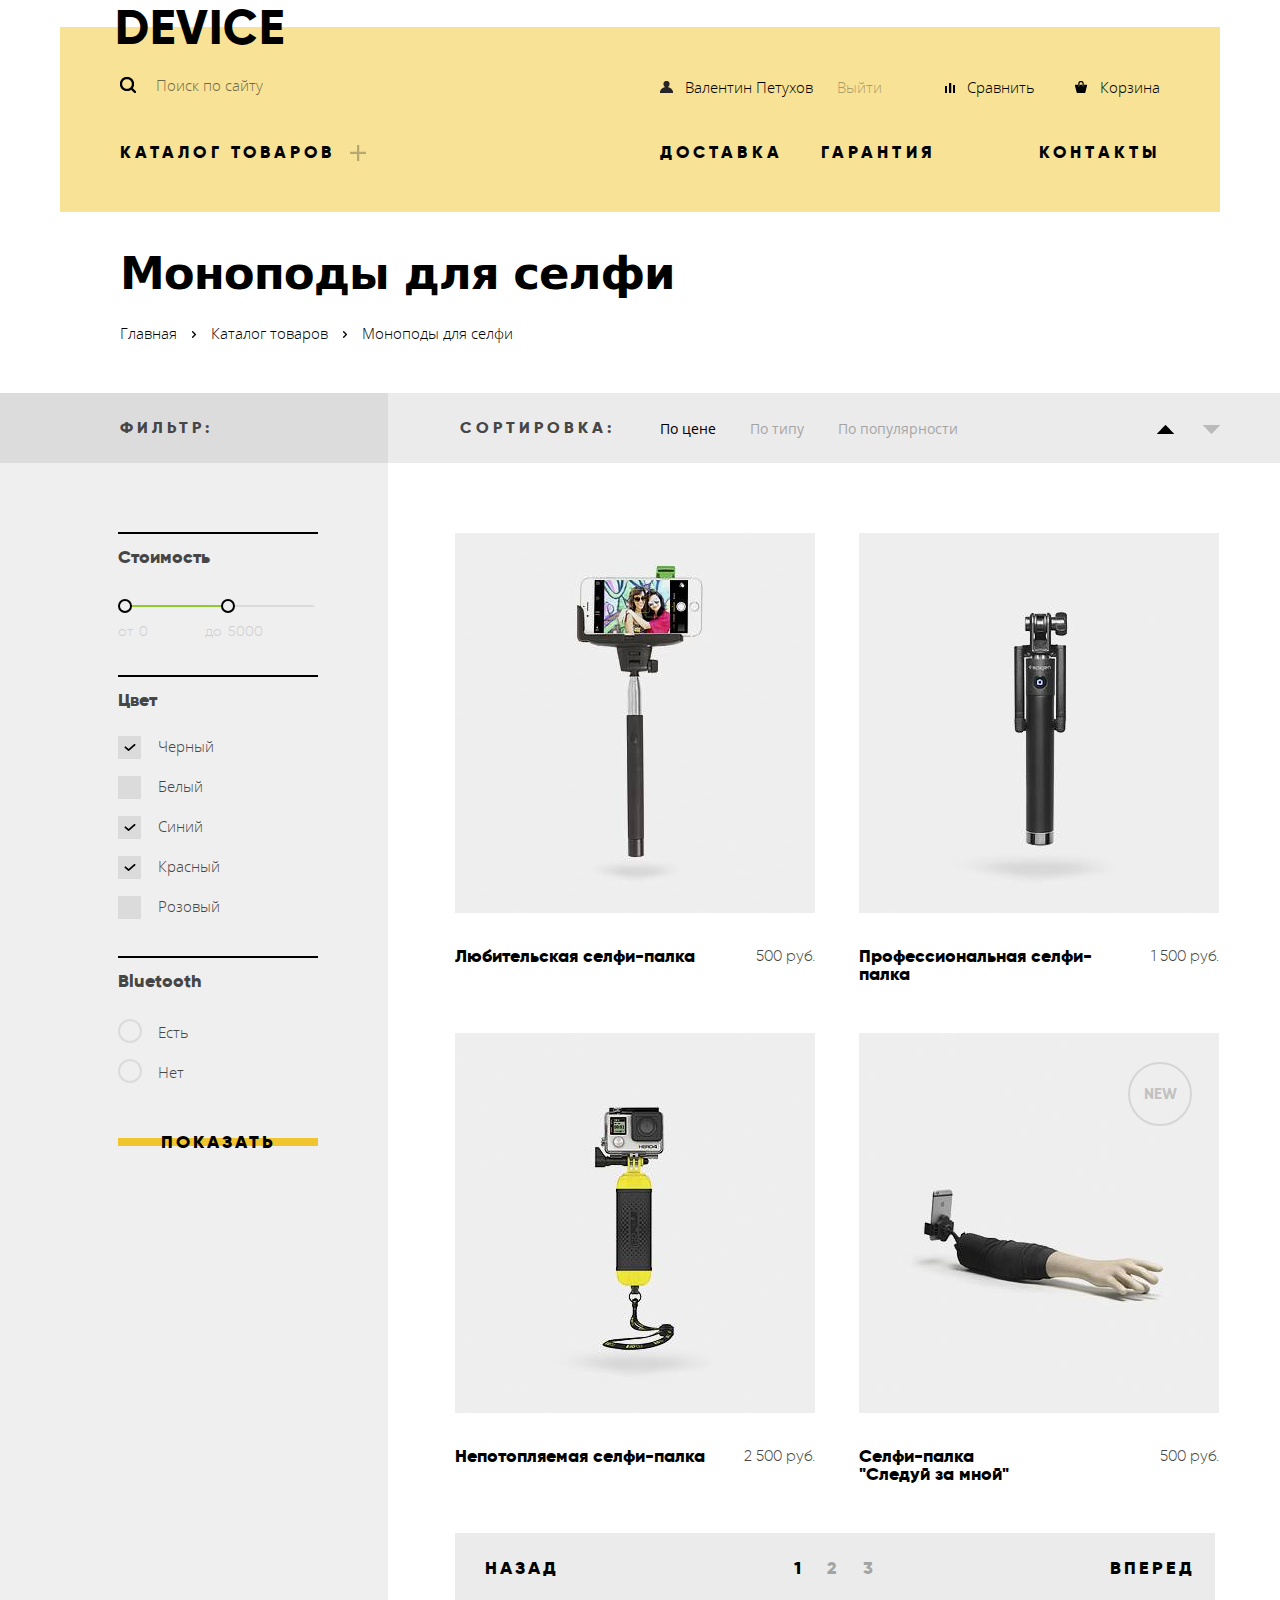
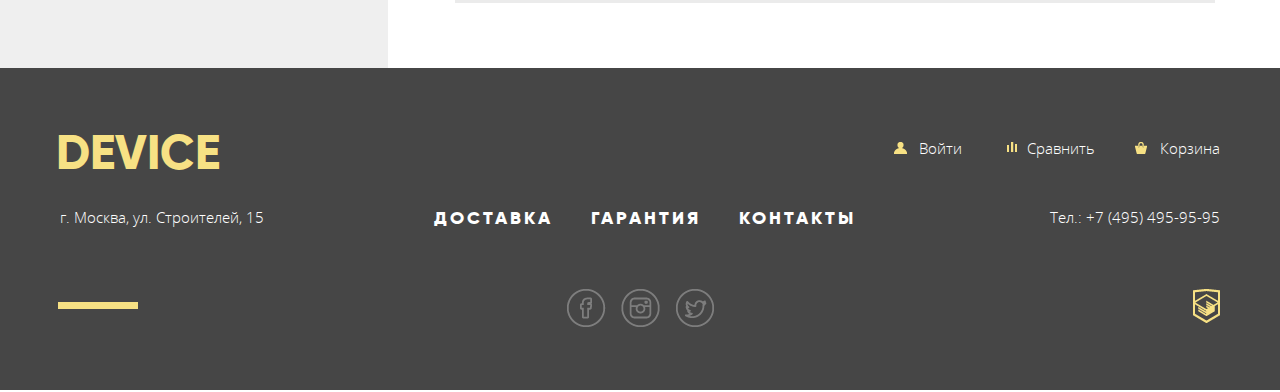
==== commit a13c8ec3: "Исправлены замечание первой попытки" ====
--- a/catalog.html
+++ b/catalog.html
@@ -1,304 +1,294 @@
 <!DOCTYPE html>
 <html lang="ru">
-  <head>
-    <meta charset="utf-8">
-    <link rel="stylesheet" href="css/normalize.css">
-    <link href="css/style.css" rel="stylesheet">
-    <title>HTML Academy: Девайс</title>
-  </head>
-  <body>
-      <div class="container">
-       <div class="header-logo">
-           <a href="index.html">DEVICE</a>
-	   </div>
-        <header class="header clearfix">
+    <head>
+        <meta charset="utf-8">
+        <link rel="stylesheet" href="css/normalize.css">
+        <link href="css/style.css" rel="stylesheet">
+        <title>HTML Academy: Девайс</title>
+    </head>
+    <body>
+        <div class="container">
+            <div class="header-logo">
+                <a href="index.html">DEVICE</a>
+            </div>
+            <header class="header clearfix">
                 <div class="header-left">
-	    		  <div class="header-search" id="search">
-                      <form action="#" method="get">
-                          <input type="text" name="search-text" placeholder="Поиск по сайту">
-                          <input class="search-btn" type="submit" name="search-btn" value="Найти">
-                      </form>
-                  </div>
-                  <nav class="main-menu">
-                      <a class="catalog-menu" href="#">Каталог товаров</a>
-                      <div class="menu-secondary">
-                          <ul class="catalog-column1">
-                              <li><a href="#">Виртуальная реальность</a></li>
-                              <li><a href="#">Моноподы для селфи</a></li>
-                              <li><a href="#">Экшн-камеры</a></li>
-                          </ul>
-                          <ul class="catalog-column2">
-                              <li><a href="#">Фитнес браслеты</a></li>
-                              <li><a href="#">Умные часы</a></li>
-                          </ul>
-                          <ul class="catalog-column3">
-                              <li><a href="#">Квадракоптеры</a></li>
-                          </ul>
-                      </div>
-                  </nav>
-              </div>
-              <div class="header-right">
-                  <div class="header-right-top clearfix">
-                      <div class="user-block" id="user-block">
-                          <a class="header-user" href="#">Валентин Петухов</a>
-                          <a class="user-out" href="#">Выйти</a>
-                      </div>
-                      <div class="report">
-                          <a href="#" class="compare">Сравнить</a>
-                          <a href="#" class="basket">Карзина</a>
-                      </div>
-                  </div>
-                  <nav class="main-menu" id="main-menu">
-                      <ul class="clearfix">
-                          <li><a href="#">Доставка</a></li>
-                          <li><a href="#">Гарантия</a></li>
-                          <li><a href="#">Контакты</a></li>
-                      </ul>
-                  </nav>
-              </div>
-          </header>
-          
-      </div>
-
-
-      <main class="main">
-        <!--Карта сайта-->
-          <div class="container clearfix">
-              <div class="site-map align-container" id="site-map">
-                  <h1>Моноподы для селфи</h1>
-                  <div class="breadcrumbs clearfix">
-                      <ul>
-                          <li><a href="index.html">Главная</a></li>
-                          <li><a href="#">Каталог товаров</a></li>
-                          <li><a href="#">Моноподы для селфи</a></li>
-                      </ul>
-                  </div>
-              </div>
-          </div>
-          <div class="catalog-wraper">
-              <div class="catalog-row">
-                  <div class="catalog-container container clearfix">
-                      <div class="catalog-row-left">
-                          <p>Фильтр:</p>
-                      </div>
-                      <div class="catalog-column-right">
-                          <div class="list-top clearfix">
-                              <p>Сортировка:</p>
-                              <div class="parametr">
-                                  <ul>
-                                      <li><a class="current" href="#">По цене</a></li>
-                                      <li><a href="#">По типу</a></li>
-                                      <li><a href="#">По популярности</a></li>
-                                  </ul>
-                              </div>
-                              <div class="sorting">
-                                  <ul>
-                                      <li><a class="current" href="#"><img src="img/sort-up.png" width="17" height="9" alt="По возрастанию"></a></li>
-                                      <li><a href="#"><img src="img/sort-down.png" width="17" height="9" alt="По убыванию"></a></li>
-                                  </ul>
-                              </div>
-                          </div>
-                      </div>
-                   </div>
-               </div>
-
-        <!--Настройки фильтров-->
-              <div class="catalog content clearfix">
-                  <div class="catalog-filter catalog-column-left">
-                      <form class="catalog-form" action="#" method="post">
-                          <div class="filter-cost">
-                              <h3>Стоимость</h3>
-                              <div class="filter-range">
-                                  <div class="range-controls">
-                                      <div class="scale">
-                                          <div class="bar"></div>
-                                      </div>
-                                      <div class="toggle toggle-min"></div>
-                                      <div class="toggle toggle-max"></div>
-                                  </div>
-                                  <div class="price-controls">
-                                      <label class="min-price">от <input name="min-price" type="text" value="0"></label>
-                                      <label class="max-price">до <input name="max-price" type="text" value="5000"></label>
-                                  </div>
-                              </div>
-                          </div>
-                          <div class="filter-color">
-                              <h3>Цвет</h3>
-                              <ul>
-                                  <li>
-                                      <input type="checkbox" id="color-Black" name="color-chek" value="black" checked>
-                                      <label for="color-Black">Черный</label>
-                                  </li>
-                                  <li>
-                                      <input type="checkbox" id="color-white" name="color-chek" value="white">
-                                      <label for="color-white">Белый</label>
-                                  </li>
-                                  <li>
-                                      <input type="checkbox" id="color-blue" name="color-chek" value="blue" checked>
-                                      <label for="color-blue">Синий</label>
-                                  </li>
-                                  <li>
-                                      <input type="checkbox" id="color-red" name="color-chek" value="red" checked>
-                                      <label for="color-red">Красный</label>
-                                  </li>
-                                  <li>
-                                      <input type="checkbox" id="color-pink" name="color-chek" value="pink">
-                                      <label for="color-pink">Розовый</label>
-                                  </li>
-                              </ul>
-                          </div><!--filter-color-->
-                          <div class="filter-bluetooth">
-                              <h3>Bluetooth</h3>
-                              <ul>
-                                  <li>
-                                      <input type="radio" id="bluetooth-yes" name="bluetooth" value="yes">
-                                      <label for="bluetooth-yes">Есть</label>
-                                  </li>
-                                  <li>
-                                      <input type="radio" id="bluetooth-no" name="bluetooth" value="no">
-                                      <label for="bluetooth-no">Нет</label>
-                                  </li>
-                              </ul>
-                          </div><!--filter-bluetooth-->
-                          <div class="btn-form-submit">
-                              <button class="btn btn-form" type="Submit">Показать</button>
-                          </div>
-                      </form>
-                  </div><!--catalog-column-left-->
-
-                <!--товары-->
-                  <div class="catalog-column-right">
-                      <div class="list clearfix">
-                          <div class="list-item">
-                              <img src="img/item-1.jpg" width="360" height="380" alt="Любительская селфи-палка">
-                              <div class="item-new">New</div>
-                              <div class="list-item-btn">
-                                  <a class="add-cart" href="#">
-                                      <div class="btn-item">
-                                          <span class="btn">В корзину</span>
-                                      </div>
-                                  </a>
-                                  <a class="add-compare" href="#">Добавить к сравнению</a>
-                              </div>
-                              <div class="list-item-description">
-                                  <a class="description-name" href="#">Любительская селфи-палка</a>
-                                  <p class="description-price">500 руб.</p>
-                              </div>
-                          </div>
-                          <div class="list-item">
-                              <img src="img/item-2.jpg" width="360" height="380" alt="Профессиональная селфи-палка">
-                              <div class="item-new">New</div>
-                              <div class="list-item-btn">
-                                  <a class="add-cart" href="#">
-                                      <div class="btn-item">
-                                          <span class="btn">В корзину</span>
-                                      </div>
-                                  </a>
-                                  <a class="add-compare" href="#">Добавить к сравнению</a>
-                              </div>
-                              <div class="list-item-description">
-                                  <a class="description-name" href="#">Профессиональная селфи-палка</a>
-                                  <p class="description-price">1 500 руб.</p>
-                              </div>
-                          </div>
-                          <div class="list-item">
-                              <img src="img/item-3.jpg" width="360" height="380" alt="Непотопляемая селфи-палка">
-                              <div class="item-new">New</div>
-                              <div class="list-item-btn">
-                                  <a class="add-cart" href="#">
-                                      <div class="btn-item">
-                                          <span class="btn">В корзину</span>
-                                      </div>
-                                  </a>
-                                  <a class="add-compare" href="#">Добавить к сравнению</a>
-                              </div>
-                              <div class="list-item-description">
-                                  <a class="description-name" href="#">Непотопляемая селфи-палка</a>
-                                  <p class="description-price">2 500 руб.</p>
-                              </div>
-                          </div>
-                          <div class="list-item">
-                              <img src="img/item-4.jpg" width="360" height="380" alt="Селфи-палка следуй за мной">
-                              <div class="item-new item-new-show">New</div>
-                              <div class="list-item-btn">
-                                  <a class="add-cart" href="#">
-                                      <div class="btn-item">
-                                          <span class="btn">В корзину</span>
-                                      </div>
-                                  </a>
-                                  <a class="add-compare" href="#">Добавить к сравнению</a>
-                              </div>
-                              <div class="list-item-description">
-                                  <a class="description-name" href="#">Селфи-палка<br>"Cледуй за мной"</a>
-                                  <p class="description-price">500 руб.</p>
-                              </div>
-                          </div>
-                      </div><!--list-->
-                      <div class="list-paginator">
-                          <div class="list-previous">
-                              <a href="#">Назад</a>
-                          </div>
-                          <div class="list-page">
-                              <a class="current" href="#">1</a>
-                              <a href="#">2</a>
-                              <a href="#">3</a>
-                          </div>
-                          <div class="list-next">
-                              <a href="#">Вперед</a>
-                          </div>
-                      </div>
-                  </div><!--catalog-right-->
-              </div><!--catalog-->
-          </div>
-      </main>
-
-    <!--footer-->  
-     <footer class="footer clearfix">
-          <div class="footer-top container clearfix">
-              <p class="footer-logo">DEVICE</p>
-              <div class="footer-right">
-                  <div class="footer-user-block">
-                      <a class="footer-user" href="#">Войти</a>
-                  </div>
-                  <a class="footer-compare" href="#"> Сравнить</a>
-                  <a class="footer-basket" href="#">Корзина</a>
-              </div>
-          </div>
-          <div class="footer-average container clearfix">
-              <p class="footer-adress">
-                  г. Москва, ул. Строителей, 15
-              </p>
-              <nav class="nav-footer">
-                  <ul>
-                      <li><a href="#">Доставка</a></li>
-                      <li><a href="#">Гарантия</a></li>
-                      <li><a href="#">Контакты</a></li>
-                  </ul>
-              </nav>
-              <p class="footer-telephone">
-                  Тел.: +7 (495) 495-95-95
-              </p>
-          </div>
-          <div class="footer-bottom container clearfix">
-            	<div class="footer-decorative-left">
-            	</div>  
-	            <div class="social">
-	                <a href="http://facebook.com">
+                    <div class="header-search" id="search">
+                        <form action="#" method="get">
+                            <input type="text" name="search-text" placeholder="Поиск по сайту">
+                            <input class="search-btn" type="submit" name="search-btn" value="Найти">
+                        </form>
+                    </div>
+                    <nav class="main-menu">
+                        <a class="catalog-menu" href="#">Каталог товаров</a>
+                        <div class="menu-secondary">
+                            <ul class="catalog-column1">
+                                <li><a href="#">Виртуальная реальность</a></li>
+                                <li><a href="#">Моноподы для селфи</a></li>
+                                <li><a href="#">Экшн-камеры</a></li>
+                            </ul>
+                            <ul class="catalog-column2">
+                                <li><a href="#">Фитнес браслеты</a></li>
+                                <li><a href="#">Умные часы</a></li>
+                            </ul>
+                            <ul class="catalog-column3">
+                                <li><a href="#">Квадракоптеры</a></li>
+                            </ul>
+                        </div>
+                    </nav>
+                </div>
+                <div class="header-right">
+                    <div class="header-right-top clearfix">
+                        <div class="user-block" id="user-block">
+                            <a class="header-user" href="#">Валентин Петухов</a>
+                            <a class="user-out" href="#">Выйти</a>
+                        </div>
+                        <div class="report">
+                            <a href="#" class="compare">Сравнить</a>
+                            <a href="#" class="basket">Корзина</a>
+                        </div>
+                    </div>
+                    <nav class="main-menu" id="main-menu">
+                        <ul class="main-menu-right clearfix">
+                            <li><a href="#">Доставка</a></li>
+                            <li><a href="#">Гарантия</a></li>
+                            <li><a href="#">Контакты</a></li>
+                        </ul>
+                    </nav>
+                </div>
+            </header>
+        </div>
+        <main class="main">
+            <div class="container clearfix">
+                <div class="site-map align-container" id="site-map">
+                    <h1>Моноподы для селфи</h1>
+                    <div class="breadcrumbs clearfix">
+                        <ul>
+                            <li><a href="index.html">Главная</a></li>
+                            <li><a href="#">Каталог товаров</a></li>
+                            <li><a href="#">Моноподы для селфи</a></li>
+                        </ul>
+                    </div>
+                </div>
+            </div>
+            <div class="catalog-wraper">
+                <div class="catalog-row">
+                    <div class="catalog-container container clearfix">
+                        <div class="catalog-row-left">
+                            <p>Фильтр:</p>
+                        </div>
+                        <div class="catalog-column-right">
+                            <div class="list-top clearfix">
+                                <p>Сортировка:</p>
+                                <div class="parametr">
+                                    <ul>
+                                        <li><a class="current" href="#">По цене</a></li>
+                                        <li><a href="#">По типу</a></li>
+                                        <li><a href="#">По популярности</a></li>
+                                    </ul>
+                                </div>
+                                <div class="sorting">
+                                    <ul>
+                                        <li><a class="current" href="#"><img src="img/sort-up.png" width="17" height="9" alt="По возрастанию"></a></li>
+                                        <li><a href="#"><img src="img/sort-down.png" width="17" height="9" alt="По убыванию"></a></li>
+                                    </ul>
+                                </div>
+                            </div>
+                        </div>
+                    </div>
+                </div>
+                <div class="catalog content clearfix">
+                    <div class="catalog-filter catalog-column-left">
+                        <form class="catalog-form" action="#" method="post">
+                            <div class="filter-cost">
+                                <h3>Стоимость</h3>
+                                <div class="filter-range">
+                                    <div class="range-controls">
+                                        <div class="scale">
+                                            <div class="bar"></div>
+                                        </div>
+                                        <div class="toggle toggle-min"></div>
+                                        <div class="toggle toggle-max"></div>
+                                    </div>
+                                    <div class="price-controls">
+                                        <label class="min-price">от <input name="min-price" type="text" value="0"></label>
+                                        <label class="max-price">до <input name="max-price" type="text" value="5000"></label>
+                                    </div>
+                                </div>
+                            </div>
+                            <div class="filter-color">
+                                <h3>Цвет</h3>
+                                <ul>
+                                    <li>
+                                        <input type="checkbox" id="color-Black" name="color-chek" value="black" checked>
+                                        <label for="color-Black">Черный</label>
+                                    </li>
+                                    <li>
+                                        <input type="checkbox" id="color-white" name="color-chek" value="white">
+                                        <label for="color-white">Белый</label>
+                                    </li>
+                                    <li>
+                                        <input type="checkbox" id="color-blue" name="color-chek" value="blue" checked>
+                                        <label for="color-blue">Синий</label>
+                                    </li>
+                                    <li>
+                                        <input type="checkbox" id="color-red" name="color-chek" value="red" checked>
+                                        <label for="color-red">Красный</label>
+                                    </li>
+                                    <li>
+                                        <input type="checkbox" id="color-pink" name="color-chek" value="pink">
+                                        <label for="color-pink">Розовый</label>
+                                    </li>
+                                </ul>
+                            </div><!--filter-color-->
+                            <div class="filter-bluetooth">
+                                <h3>Bluetooth</h3>
+                                <ul>
+                                    <li>
+                                        <input type="radio" id="bluetooth-yes" name="bluetooth" value="yes">
+                                        <label for="bluetooth-yes">Есть</label>
+                                    </li>
+                                    <li>
+                                        <input type="radio" id="bluetooth-no" name="bluetooth" value="no">
+                                        <label for="bluetooth-no">Нет</label>
+                                    </li>
+                                </ul>
+                            </div><!--filter-bluetooth-->
+                            <div class="btn-form-submit">
+                                <button class="btn btn-form" type="Submit">Показать</button>
+                            </div>
+                        </form>
+                    </div><!--catalog-column-left-->
+                    <div class="catalog-column-right">
+                        <div class="list clearfix">
+                            <div class="list-item">
+                                <img src="img/item-1.jpg" width="360" height="380" alt="Любительская селфи-палка">
+                                <div class="item-new">New</div>
+                                <div class="list-item-btn">
+                                    <a class="add-cart" href="#">
+                                        <div class="btn-item">
+                                            <span class="btn">В корзину</span>
+                                        </div>
+                                    </a>
+                                    <a class="add-compare" href="#">Добавить к сравнению</a>
+                                </div>
+                                <div class="list-item-description">
+                                    <a class="description-name" href="#">Любительская селфи-палка</a>
+                                    <p class="description-price">500 руб.</p>
+                                </div>
+                            </div>
+                            <div class="list-item">
+                                <img src="img/item-2.jpg" width="360" height="380" alt="Профессиональная селфи-палка">
+                                <div class="item-new">New</div>
+                                <div class="list-item-btn">
+                                    <a class="add-cart" href="#">
+                                        <div class="btn-item">
+                                            <span class="btn">В корзину</span>
+                                        </div>
+                                    </a>
+                                    <a class="add-compare" href="#">Добавить к сравнению</a>
+                                </div>
+                                <div class="list-item-description">
+                                    <a class="description-name" href="#">Профессиональная селфи-палка</a>
+                                    <p class="description-price">1 500 руб.</p>
+                                </div>
+                            </div>
+                            <div class="list-item">
+                                <img src="img/item-3.jpg" width="360" height="380" alt="Непотопляемая селфи-палка">
+                                <div class="item-new">New</div>
+                                <div class="list-item-btn">
+                                    <a class="add-cart" href="#">
+                                        <div class="btn-item">
+                                            <span class="btn">В корзину</span>
+                                        </div>
+                                    </a>
+                                    <a class="add-compare" href="#">Добавить к сравнению</a>
+                                </div>
+                                <div class="list-item-description">
+                                    <a class="description-name" href="#">Непотопляемая селфи-палка</a>
+                                    <p class="description-price">2 500 руб.</p>
+                                </div>
+                            </div>
+                            <div class="list-item">
+                                <img src="img/item-4.jpg" width="360" height="380" alt="Селфи-палка следуй за мной">
+                                <div class="item-new item-new-show">New</div>
+                                <div class="list-item-btn">
+                                    <a class="add-cart" href="#">
+                                        <div class="btn-item">
+                                            <span class="btn">В корзину</span>
+                                        </div>
+                                    </a>
+                                    <a class="add-compare" href="#">Добавить к сравнению</a>
+                                </div>
+                                <div class="list-item-description">
+                                    <a class="description-name" href="#">Селфи-палка<br>"Cледуй за мной"</a>
+                                    <p class="description-price">500 руб.</p>
+                                </div>
+                            </div>
+                        </div><!--list-->
+                        <div class="list-paginator">
+                            <div class="list-previous">
+                                <a href="#">Назад</a>
+                            </div>
+                            <div class="list-page">
+                                <a class="current" href="#">1</a>
+                                <a href="#">2</a>
+                                <a href="#">3</a>
+                            </div>
+                            <div class="list-next">
+                                <a href="#">Вперед</a>
+                            </div>
+                        </div>
+                    </div><!--catalog-right-->
+                </div><!--catalog-->
+            </div>
+        </main>
+        <footer class="footer clearfix">
+            <div class="footer-top container clearfix">
+                <p class="footer-logo">DEVICE</p>
+                <div class="footer-right">
+                    <div class="footer-user-block">
+                        <a class="footer-user" href="#">Войти</a>
+                    </div>
+                    <a class="footer-compare" href="#"> Сравнить</a>
+                    <a class="footer-basket" href="#">Корзина</a>
+                </div>
+            </div>
+            <div class="footer-average container clearfix">
+                <p class="footer-adress">
+                    г. Москва, ул. Строителей, 15
+                </p>
+                <nav class="nav-footer">
+                    <ul>
+                        <li><a href="#">Доставка</a></li>
+                        <li><a href="#">Гарантия</a></li>
+                        <li><a href="#">Контакты</a></li>
+                    </ul>
+                </nav>
+                <p class="footer-telephone">
+                    Тел.: +7 (495) 495-95-95
+                </p>
+            </div>
+            <div class="footer-bottom container clearfix">
+                <div class="footer-decorative-left">
+            	</div>
+                <div class="social">
+                    <a href="http://facebook.com">
                         <div class="facebook social-icon"></div>
-	                </a>
-	                <a href="#">
-	              	    <div class="insta social-icon"></div>
-	                </a>
-	                <a href="#">
-	              	    <div class="twitter social-icon"></div>
-	                </a>
-	            </div>
+                    </a>
+                    <a href="#">
+                        <div class="insta social-icon"></div>
+                    </a>
+                    <a href="#">
+                        <div class="twitter social-icon"></div>
+                    </a>
+                </div>
                 <a href="#">
-	               <div class="htmlacademy-logo"></div>
+                    <div class="htmlacademy-logo"></div>
                 </a>
-	        </div>
-      </footer>
-      <script>
+            </div>
+        </footer>
+        <script>
             var search = document.querySelector(".header-search input[type='text']");
             var search_btn = document.querySelector(".header-search input[type='submit']");
             
@@ -308,6 +298,6 @@
             search.addEventListener("blur", function(event) {
                 search_btn.classList.add("search-btn");
             })
-       </script>
-  </body>
+        </script>
+    </body>
 </html>
--- a/css/style.css
+++ b/css/style.css
@@ -1,36 +1,38 @@
 @font-face {
-	font-family: 'Open Sans'; 
-	src: local("OpenSans"),
-	url("../fonts/opensans.woff");
+    font-family: 'Open Sans';
+    src: local("OpenSans"),
+        url("../fonts/opensans.woff");
+}
+
+@font-face {
+    font-family: 'Open Sans light';
+    src: local("Open Sans light"),
+        url("../fonts/opensanslight.woff");
 } 
+
 @font-face {
-	font-family: 'Open Sans light'; 
-	src: local("Open Sans light"),
-	url("../fonts/opensanslight.woff");
+    font-family: 'Gilroy Light';
+    src: local("Gilroy Light"),
+        url("../fonts/gilroylight.woff");
 } 
+
 @font-face {
-	font-family: 'Gilroy Light'; 
-	src: local("Gilroy Light"),
-	url("../fonts/gilroylight.woff");
+    font-family: 'Gilroy ExtraBold';
+    src: local("Gilroy ExtraBold"),
+        url("../fonts/gilroyextrabold.woff");
 } 
-@font-face {
-	font-family: 'Gilroy ExtraBold'; 
-	src: local("Gilroy ExtraBold"),
-		url("../fonts/gilroyextrabold.woff");
-} 
 
 body {
-	color: #464646;
-	font-size: 15px;
-	font-style: normal;
-	font-family: Open Sans light, Tahoma, Sans;
-	
+    color: #464646;
+    font-size: 15px;
+    font-style: normal;
+    font-family: Open Sans light, Tahoma, Sans;
 }
 
 h1 {
-	color: black;
-	font-size: 45px;
-	font-family: Gilroy Extra bold, Tahoma, Sans;
+    color: black;
+    font-size: 45px;
+    font-family: Gilroy Extra bold, Tahoma, Sans;
     letter-spacing: -1px;
 }
 
@@ -45,9 +47,9 @@
 }
 
 .clearfix::after {
-	content: "";
-	display: table;
-	clear: both;
+    content: "";
+    display: table;
+    clear: both;
 }
 
 .header-logo {
@@ -60,26 +62,27 @@
     font-size: 48px;
     color: #000;
 }
+
 .header-logo a {
-     color: #000;
+    color: #000;
 }
 
 .container {
-	width: 1200px;
-	margin-left: auto;
-	margin-right: auto;
+    width: 1200px;
+    margin-left: auto;
+    margin-right: auto;
 }
 
 .header {
     font-family: Open Sans light, Arial, sans-serif;
-	width: 1040px;
-	height: 185px;
-	padding-left: 60px;
-	padding-right: 60px;
-	background-color: #f7e296;
-	margin-top: -30px;
-	margin-left: auto;
-	margin-right: auto;
+    width: 1040px;
+    height: 185px;
+    padding-left: 60px;
+    padding-right: 60px;
+    background-color: #f7e296;
+    margin-top: -30px;
+    margin-left: auto;
+    margin-right: auto;
 }
 
 .header-search {
@@ -173,10 +176,10 @@
 }
 
 .header-left {
-	width: 500px;
-	float: left;
-	margin-right: 20px;
-	margin-top: 25px;
+    width: 500px;
+    float: left;
+    margin-right: 20px;
+    margin-top: 25px;
 }
 
 .header-search {
@@ -184,14 +187,14 @@
 }
 
 .header-right {
-	width: 500px;
-	float: right;
-	margin-top: 50px;
+    width: 500px;
+    float: right;
+    margin-top: 50px;
 }
 
 .user-block {
-	width: 260px;
-	float: left;
+    width: 260px;
+    float: left;
 }
 
 .user-out {
@@ -214,13 +217,12 @@
 }
 
 .report {
-	float: right;
-	width: 215px;
-}
-
+    float: right;
+    width: 215px;
+}
 
 .compare {
-	float: left;
+    float: left;
 }
 
 .compare::before {
@@ -235,7 +237,7 @@
 }
 
 .basket {
-	float: right;
+    float: right;
     width: 85px;
 }
 
@@ -261,6 +263,7 @@
 
 .catalog-menu::after {
     display: inline-block;
+    vertical-align: top;
     width: 16px;
     height: 16px;
     content: "";
@@ -302,15 +305,16 @@
 .parametr li,
 .sorting li {
     display: inline-block;
-}
-
-.main-menu ul>li, 
+    vertical-align: top;
+}
+
+.main-menu-right li, 
 .nav-footer li {
     margin-right: 30px;
     vertical-align: top;
 }
 
-.main-menu>ul>li:last-child {
+.main-menu-right li:last-child {
     float: right;
     margin: 0;
 }
@@ -361,14 +365,14 @@
 }
 
 .content {
-	width: 1190px;
-	margin-left: auto;
-	margin-right: auto;
+    width: 1190px;
+    margin-left: auto;
+    margin-right: auto;
     padding: 0 5px;
 }
 
 .slider {
-	margin-bottom: 95px;
+    margin-bottom: 95px;
     height: 500px;
     color:black;
     position: relative;
@@ -432,8 +436,8 @@
 }
 
 .product-about {
-	float: right;
-	width: 580px;
+    float: right;
+    width: 580px;
     position: relative;
     padding-top: 82px;
 }
@@ -455,12 +459,11 @@
 
 .btn-slider {
     width: 220px;
-    height: 40px;  
+    height: 40px;
     position: relative;
     text-align: center;
     margin-bottom: 50px;
     margin-left: 3px;
-
 }
 
 .btn {
@@ -509,6 +512,7 @@
 
 .characteristic {
     display: inline-block;
+    vertical-align: top;
     float: left;
     font-size: 0;
     margin-right: 75px;
@@ -541,33 +545,30 @@
 
 .slider > input[type="radio"],
 .service-slider > input[type="radio"]{
-  display: none;
+    display: none;
     position: absolute;
 }
 
 .slider-controls {
-  position: absolute;
-  bottom: 159px;
-  right: 82px;
-  width: 100px;
-  z-index: 1;
-  font-size: 0;
-    
+    position: absolute;
+    bottom: 159px;
+    right: 82px;
+    width: 100px;
+    z-index: 1;
+    font-size: 0;
 }
 
 .slider-controls label {
-  display: inline-block;
-  width: 4px;
-  height: 4px;
-  margin-right: 23px;
-
-  vertical-align: top;
-
-  background-color: transparent;
-  border: 3px solid #000000;
-  opacity: 0.3;
-  border-radius: 50%;
-  cursor: pointer;
+    display: inline-block;
+    width: 4px;
+    height: 4px;
+    margin-right: 23px;
+    vertical-align: top;
+    background-color: transparent;
+    border: 3px solid #000000;
+    opacity: 0.3;
+    border-radius: 50%;
+    cursor: pointer;
 }
 
 #btn-1:checked ~ #slide-1,
@@ -583,34 +584,34 @@
 }
 
 .popular {
-	margin-bottom: 70px;
+    margin-bottom: 70px;
     padding-left: 30px;
     font-size: 18px;
     font-family: "Gilroy ExtraBold", "Arial", sans-serif;
 }
 
 .popular-item {
-	float: left;
-	width: 160px;
-	margin-right: 40px;
+    float: left;
+    width: 160px;
+    margin-right: 40px;
 }
 
 .popular-item:last-child {
-	float: right;
-	margin-right: 30px;
-}
-
+    float: right;
+    margin-right: 30px;
+}
 
 .popular-img {
-	width: 160px;
-	height: 160px;
-	background-color: #f7e296;
+    width: 160px;
+    height: 160px;
+    background-color: #f7e296;
     margin-bottom: 32px;
 }
 
 .popular-img:hover {
     background-color: #f0c52e;
 }
+
 .popular-item a:active,
 .popular-item img:active {
     opacity: 0.3;
@@ -618,15 +619,15 @@
 }
 
 .service-slider {
-	width: 1160px;
+    width: 1160px;
 }
 
 .service-slider-tab {
-	float: left;
-	height: 240px;
-	width: 273px;
-	margin-right: 112px;
-	border-right: 7px solid #000;
+    float: left;
+    height: 240px;
+    width: 273px;
+    margin-right: 112px;
+    border-right: 7px solid #000;
     padding-top: 80px;
 }
 
@@ -674,8 +675,8 @@
 }
 
 .servise-slide {
-	float: right;
-	width: 760px;
+    float: right;
+    width: 760px;
     margin-top: 83px;
 }
 
@@ -695,11 +696,11 @@
 }
 
 .decorat-block {
-	background-color: #e5e5e5;
-	width: 100%;
+    background-color: #e5e5e5;
+    width: 100%;
     min-width: 1200px;
-	height: 287px;
-	margin-top: -220px;
+    height: 287px;
+    margin-top: -220px;
     margin-bottom: 95px;
     position: relative;
     z-index: -2;
@@ -707,8 +708,8 @@
 
 .logotypes {
     width: 1165px;
-	font-size: 0;
-	margin-bottom: 140px;
+    font-size: 0;
+    margin-bottom: 140px;
 }
 
 .logo-djl {
@@ -741,7 +742,6 @@
     height: 100px;
     background: url("../img/logo-gopro.jpg") no-repeat;
     margin-right: 40px;
-    
 }
 
 .logo-gopro:hover {
@@ -760,27 +760,27 @@
 }
 
 .logotypes img {
-	margin-right: 40px;
+    margin-right: 40px;
 }
 
 .logotypes img:nth-child(4) {
-	margin-right: 0;
+    margin-right: 0;
 }
 
 .info {
     width: 1160px;
-	margin-bottom: 80px;
+    margin-bottom: 80px;
 }
 
 .info-about-us {
-	float: left;
-	width: 470px;
-	margin-right: 40px;
+    float: left;
+    width: 470px;
+    margin-right: 40px;
     position: relative;
 }
 
 .info-about-us::before {
-	width: 80px;
+    width: 80px;
     height: 7px;
     content: "";
     position: absolute;
@@ -831,6 +831,7 @@
     position: relative;
     width: 260px;
     text-align: center;
+    cursor: pointer;
 }
 
 .btn-info:hover {
@@ -838,13 +839,13 @@
 }
 
 .info-contact {
-	float: right;
-	width: 560px;
+    float: right;
+    width: 560px;
     position: relative;
 }
 
 .info-contact:before {
-	width: 80px;
+    width: 80px;
     height: 7px;
     content: "";
     position: absolute;
@@ -859,8 +860,8 @@
 }
 
 .footer {
-	background-color: #464646;
-	color: #fff;
+    background-color: #464646;
+    color: #fff;
     min-width: 1200px;
     padding: 0 5px;
 }
@@ -913,6 +914,7 @@
 .footer-basket {
     float: right;
 }
+
 .footer-basket:before {
     float: left;
     content: "";
@@ -935,9 +937,9 @@
 
 .footer-logo {
     float: left;
-	color: #f7e184;
+    color: #f7e184;
     font-family: Gilroy ExtraBold, sans-serif;
-	font-size: 48px; 
+    font-size: 48px;
     padding-left: 16px;
 }
 
@@ -951,7 +953,7 @@
 }
 
 .footer-right {
-	float: right;
+    float: right;
     padding: 15px 20px;
 }
 
@@ -962,13 +964,14 @@
 }
 
 .footer-adress {
-	float: left;
-	width: 260px;
-	margin-right: 25px;
+    float: left;
+    width: 260px;
+    margin-right: 25px;
 }
 
 .nav-footer {
     display: inline-block;
+    vertical-align: top;
     font-family: Gilroy ExtraBold, Arial, sans-serif;
     font-size: 18px;
     text-transform: uppercase;
@@ -979,6 +982,7 @@
 
 .nav-footer ul {
     display: inline-block;
+    vertical-align: top;
     padding: 0;
 }
 
@@ -1004,22 +1008,22 @@
 }
 
 .footer-telephone {
-	float: right;
-	text-align: right;
-	width: 260px;
+    float: right;
+    text-align: right;
+    width: 260px;
 }
 
 .footer-decorative-left {
-	float: left;
+    float: left;
     margin-top: 13px;
     margin-left: 18px;
-	width: 80px;
-	height: 7px;
-	background-color: #f7e184;
+    width: 80px;
+    height: 7px;
+    background-color: #f7e184;
 }
 
 .social {
-	width: 147px;
+    width: 147px;
     margin-left: auto;
     margin-right: auto;
 }
@@ -1040,7 +1044,6 @@
     margin-right: 15px;
 }
 
-
 .insta {
     width: 39px;
     height: 38px;
@@ -1067,10 +1070,10 @@
 }
 
 .htmlacademy-logo {
-	float: right;
+    float: right;
     margin-right: 20px;
     height: 34px;
-	width: 27px;
+    width: 27px;
     background: url("../img/htmlacademy.png") no-repeat;
 }
 
@@ -1084,25 +1087,25 @@
 }
 
 .align-container {
-	width: 1040px;
-	margin-left: auto;
-	margin-right: auto;
+    width: 1040px;
+    margin-left: auto;
+    margin-right: auto;
 }
 
 .catalog-column-left {
-	float: left;
-	width: 270px;
-	padding-left: 73px;
-	margin-right: 80px;
+    float: left;
+    width: 270px;
+    padding-left: 73px;
+    margin-right: 80px;
 }
 
 .catalog-row-left {
     background-color: #dcdcdc;
-	float: left;
-	width: 268px;
+    float: left;
+    width: 268px;
     height: 70px;
-	padding-left: 80px;
-	margin-right: 70px;
+    padding-left: 80px;
+    margin-right: 70px;
 }
 
 .catalog-row p {
@@ -1126,8 +1129,8 @@
 }
 
 .catalog-column-right {
-	float: right;
-	width: 780px;
+    float: right;
+    width: 780px;
 }
 
 .list-top {
@@ -1136,10 +1139,9 @@
 }
 
 .list-top h2 {
-	float: left;
-	width: 160px;
-	margin-right: 40px;
-
+    float: left;
+    width: 160px;
+    margin-right: 40px;
 }
 
 .catalog {
@@ -1151,7 +1153,7 @@
     position: relative;
 }
 
-.catalog form h3 {
+.catalog-form h3 {
     font-family: Gilroy ExtraBold, Arial, sans-serif;
     font-size: 18px;
     font-weight: normal;
@@ -1252,7 +1254,6 @@
     position: absolute;
     left: 0;
     background-color: #dbdbdb;
-   
 }
 
 .filter-color input[type="checkbox"]:checked ~ label::before {
@@ -1284,7 +1285,7 @@
 .filter-bluetooth input[type="radio"]:checked ~ label::before {
     background-image: url("../img/markers.png");
     background-repeat: no-repeat;
-    background-position: -24px -3px;
+    background-position: -24.49px -2.52px;
 }
 
 .btn-form-submit {
@@ -1300,8 +1301,8 @@
     background-color: #f0c52e;
 }
 .parametr {
-	float: left;
-	width: 500px;
+    float: left;
+    width: 500px;
     padding-top: 10px;
 }
 
@@ -1316,8 +1317,8 @@
 }
 
 .sorting {
-	float: right;
-	width: 63px;
+    float: right;
+    width: 63px;
     margin-right: 20px;
     padding-top: 25px;
 }
@@ -1336,7 +1337,8 @@
 }
 
 .list-item {
-	display: inline-block;
+    display: inline-block;
+    vertical-align: top;
     position: relative;
     margin-bottom: 50px;
 }
@@ -1377,7 +1379,6 @@
     text-transform: uppercase;
     z-index: 1;
 }
-
 
 .add-compare {
     position: absolute;
@@ -1421,11 +1422,11 @@
 }
 
 .list-item:nth-child(odd) {
-	margin-right: 40px;
+    margin-right: 40px;
 }
 
 .list-paginator {
-	background-color: #ebebeb;
+    background-color: #ebebeb;
     width: 760px;
     height: 70px;
     margin-bottom: 65px;
@@ -1452,10 +1453,10 @@
     float: right;
     font-family: "Gilroy Light", "Arial", sans-serif;
     margin: 0;
-} 
+}
 
 .list-previous {
-	float: left;
+    float: left;
     width: 125px;
     margin-right: 10px;
     line-height: 70px;
@@ -1463,13 +1464,14 @@
 
 .list-page {
     display: inline-block;
+    vertical-align: top;
     width: 490px;
     line-height: 70px;
     text-align: center;
 }
 
 .list-next {
-	float: right;
+    float: right;
     width: 135px;
     line-height: 70px;
 }
@@ -1477,6 +1479,7 @@
 .list-previous a,
 .list-next a {
     display: inline-block;
+    vertical-align: top;
     padding: 0 30px;
     height: 70px;
 }
@@ -1607,17 +1610,17 @@
 }
 
 .modal-content-close {
-  position: absolute;
-  top: 18px;
-  right: 22px;
-  width: 55px;
-  height: 55px;
-  border-radius: 50%;
-  font-size: 0;
-  background-color: #f7e296;
-  border: 0;
-  outline: 0;
-  cursor: pointer;
+    position: absolute;
+    top: 18px;
+    right: 22px;
+    width: 55px;
+    height: 55px;
+    border-radius: 50%;
+    font-size: 0;
+    background-color: #f7e296;
+    border: 0;
+    outline: 0;
+    cursor: pointer;
     z-index: 100;
 }
 
@@ -1634,11 +1637,11 @@
 }
 
 .modal-content-close::before {
-  transform: rotate(45deg);
+    transform: rotate(45deg);
 }
 
 .modal-content-close::after {
-  transform: rotate(-45deg);
+    transform: rotate(-45deg);
 }
 
 .shadow-block {
@@ -1655,4 +1658,8 @@
 
 .modal-content-show {
     display: block;
+}
+
+.list-item > img {
+    max-width: 360px;
 }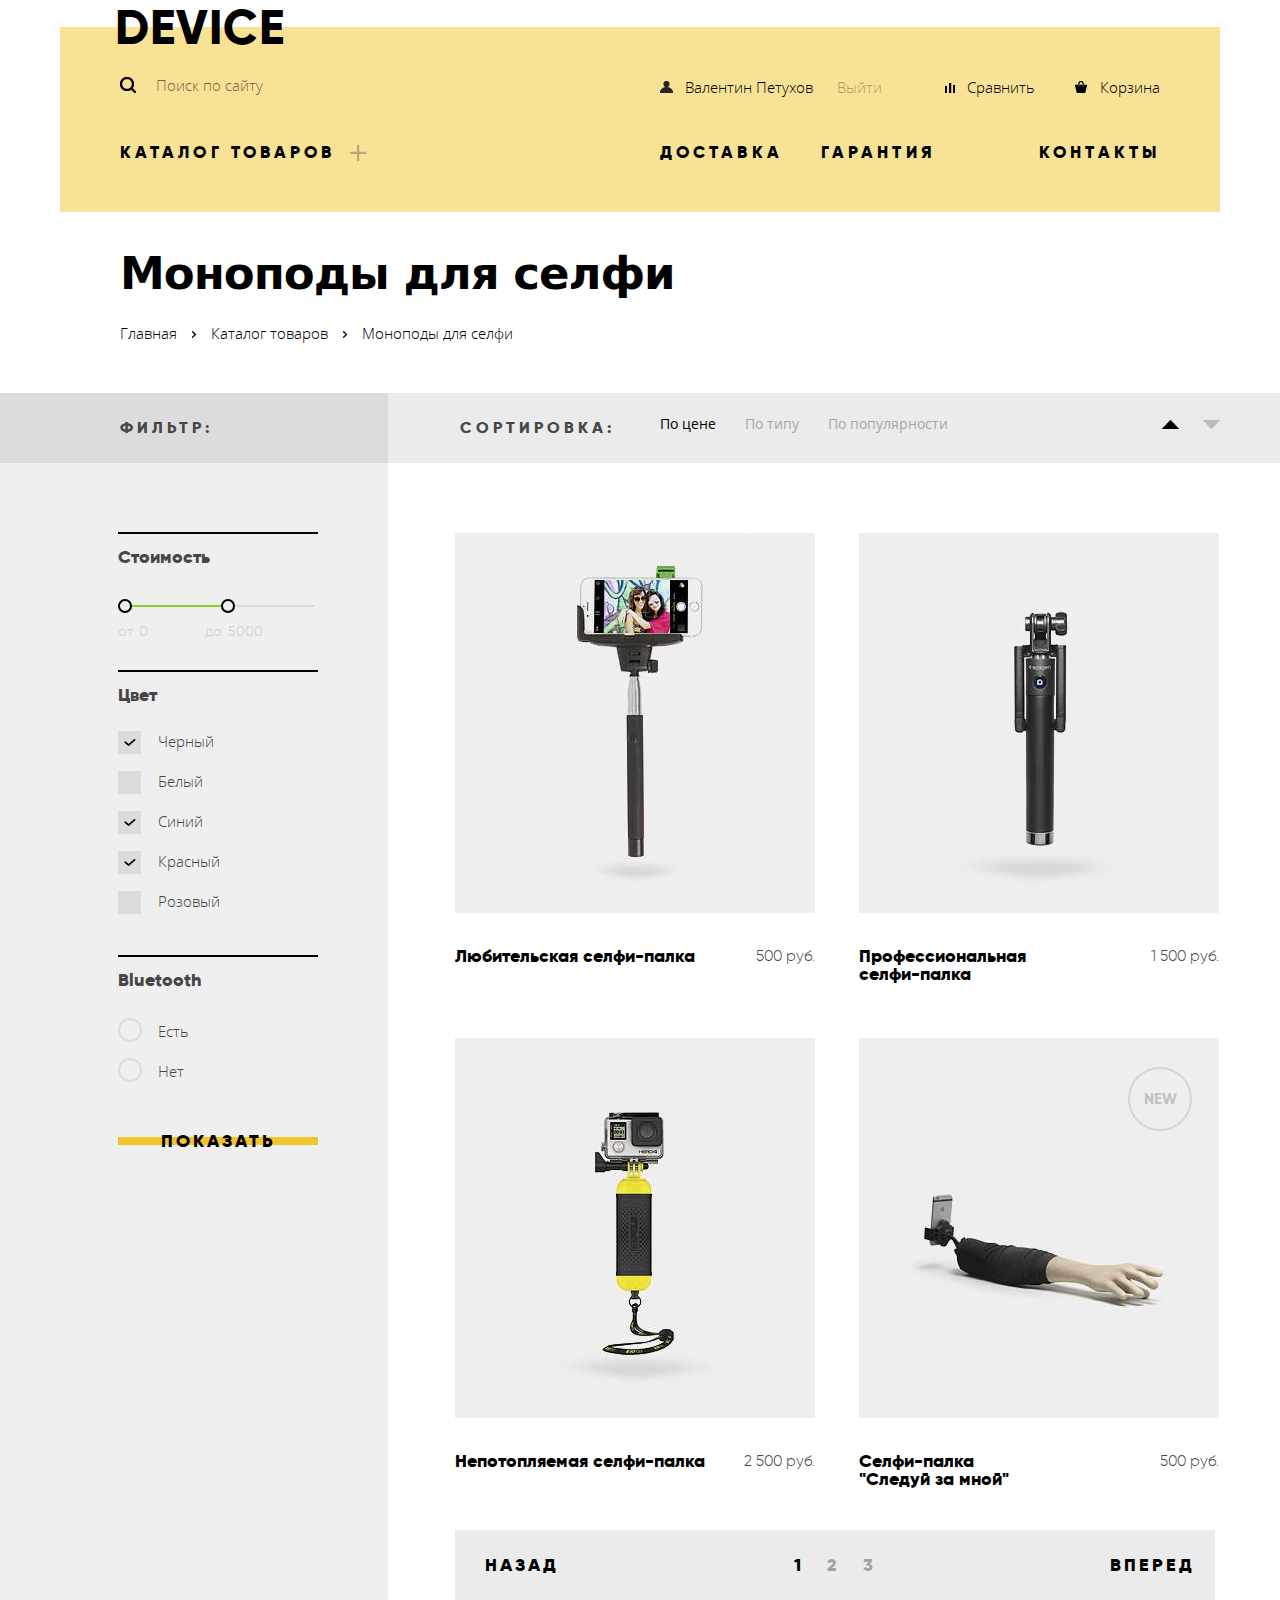
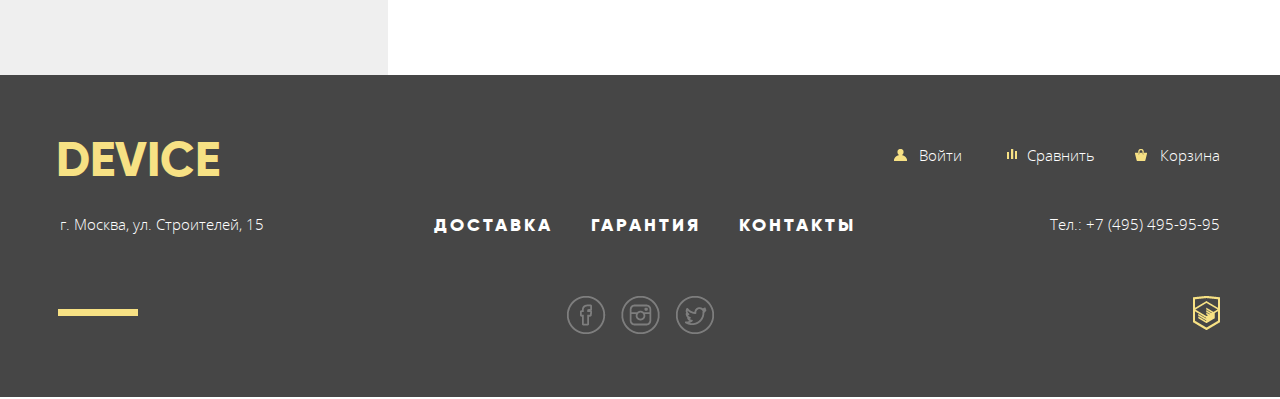
==== commit 8b928ae4: "Исправления по критериям" ====
--- a/catalog.html
+++ b/catalog.html
@@ -3,7 +3,7 @@
     <head>
         <meta charset="utf-8">
         <link rel="stylesheet" href="css/normalize.css">
-        <link href="css/style.css" rel="stylesheet">
+        <link rel="stylesheet" href="css/style.css">
         <title>HTML Academy: Девайс</title>
     </head>
     <body>
@@ -189,7 +189,7 @@
                                     <a class="add-compare" href="#">Добавить к сравнению</a>
                                 </div>
                                 <div class="list-item-description">
-                                    <a class="description-name" href="#">Профессиональная селфи-палка</a>
+                                    <a class="description-name" href="#">Профессиональная<br>селфи-палка</a>
                                     <p class="description-price">1 500 руб.</p>
                                 </div>
                             </div>
@@ -288,16 +288,6 @@
                 </a>
             </div>
         </footer>
-        <script>
-            var search = document.querySelector(".header-search input[type='text']");
-            var search_btn = document.querySelector(".header-search input[type='submit']");
-            
-            search.addEventListener("focus", function(event) {
-                search_btn.classList.remove("search-btn");
-            })
-            search.addEventListener("blur", function(event) {
-                search_btn.classList.add("search-btn");
-            })
-        </script>
+        <script src="js/scripts-catalog-minimize.js"></script>
     </body>
 </html>
--- a/css/style.css
+++ b/css/style.css
@@ -331,11 +331,11 @@
 }
 
 .parametr li {
-    margin-right: 30px;
+    margin-right: 25px;
 }
 
 .sorting li:first-child {
-    margin-right: 25px;
+    margin-right: 20px;
 }
 
 .breadcrumbs li {
@@ -1172,7 +1172,7 @@
 
 .filter-cost {
     border-top: 2px solid #000000;
-    margin-bottom: 35px;
+    margin-bottom: 30px;
 }
 
 .filter-cost h3 {
@@ -1228,7 +1228,7 @@
 
 .filter-color {
     border-top: 2px solid #000000;
-    margin-bottom: 40px;
+    margin-bottom: 44px;
 }
 
 .filter-color h3 {
@@ -1303,7 +1303,7 @@
 .parametr {
     float: left;
     width: 500px;
-    padding-top: 10px;
+    padding-top: 5px;
 }
 
 .parametr a {
@@ -1319,8 +1319,8 @@
 .sorting {
     float: right;
     width: 63px;
-    margin-right: 20px;
-    padding-top: 25px;
+    margin-right: 15px;
+    padding-top: 20px;
 }
 
 .sorting a:active,
@@ -1340,7 +1340,7 @@
     display: inline-block;
     vertical-align: top;
     position: relative;
-    margin-bottom: 50px;
+    margin-bottom: 55px;
 }
 
 .list-item>img {
@@ -1429,7 +1429,8 @@
     background-color: #ebebeb;
     width: 760px;
     height: 70px;
-    margin-bottom: 65px;
+    margin-top: -13px;
+    margin-bottom: 75px;
     font-family: "Gilroy ExtraBold", "Arial", sans-serif;
     font-size: 18px;
     text-transform: uppercase;
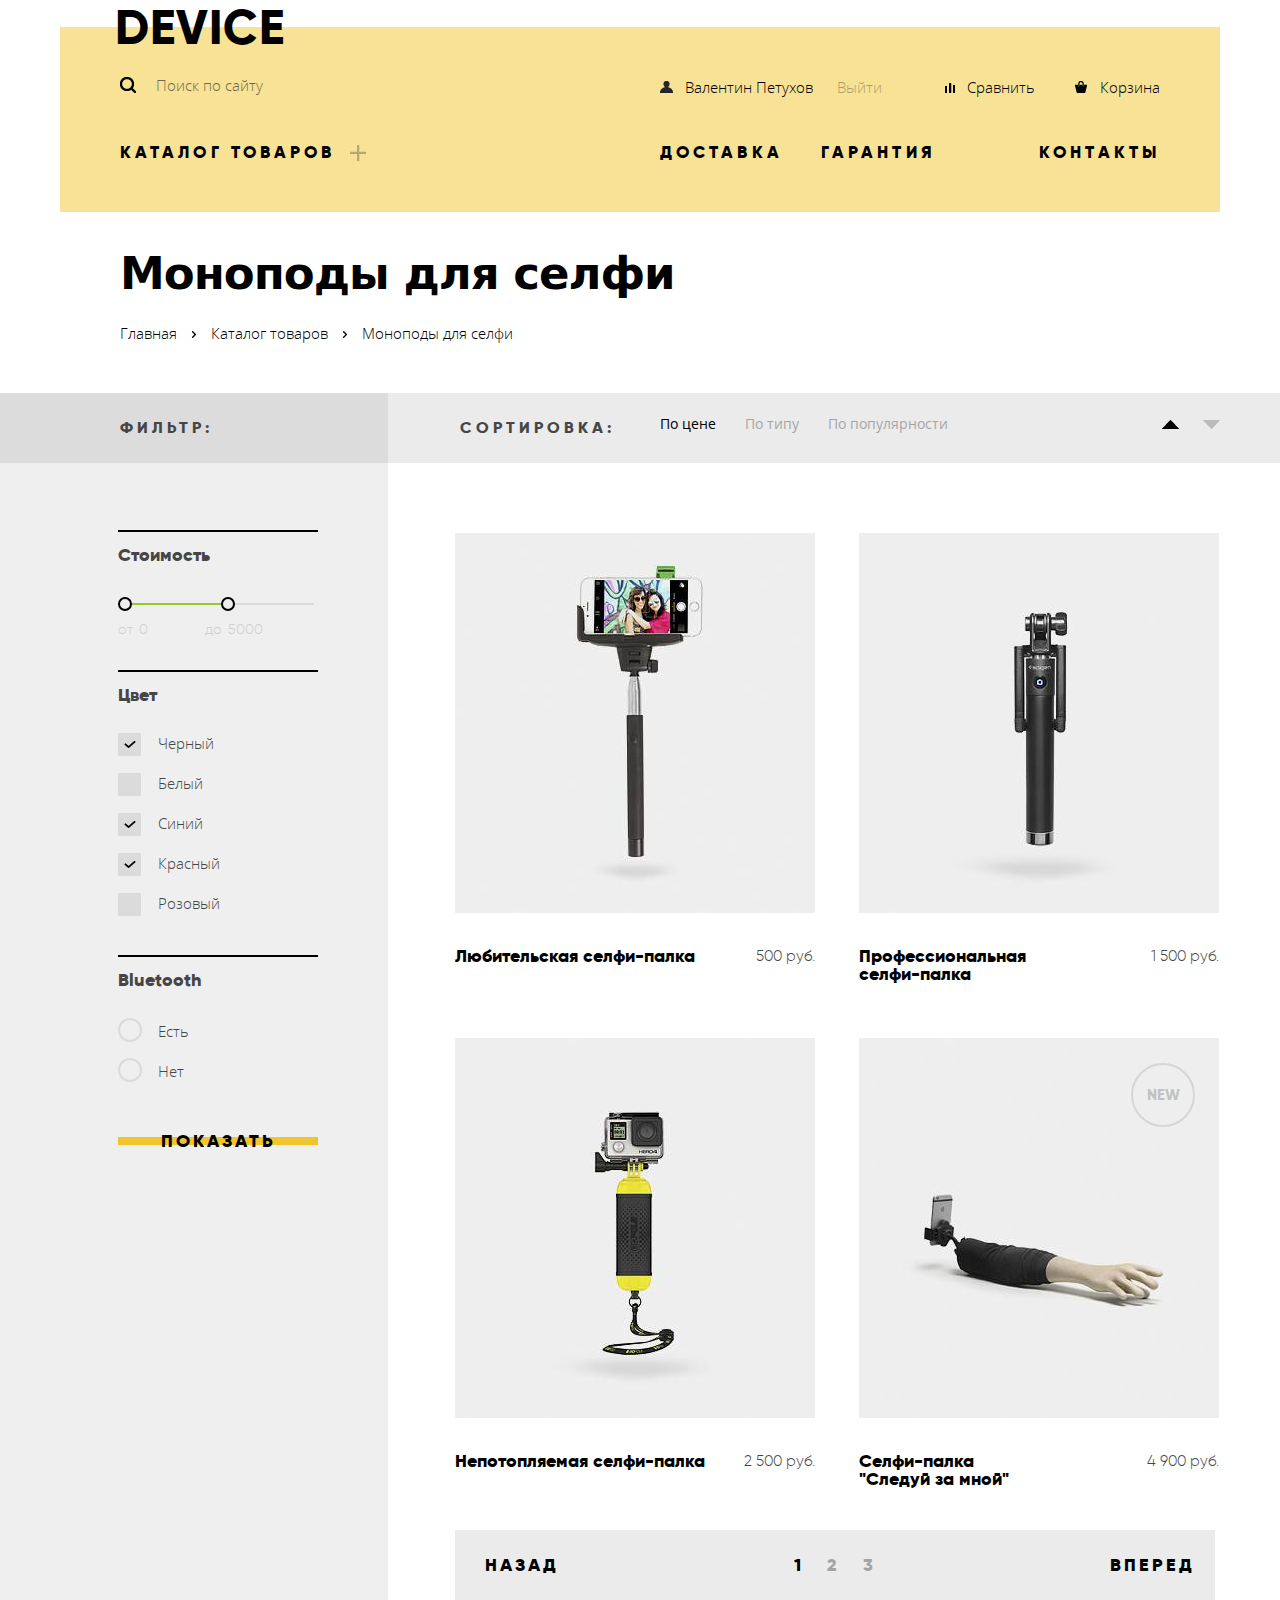
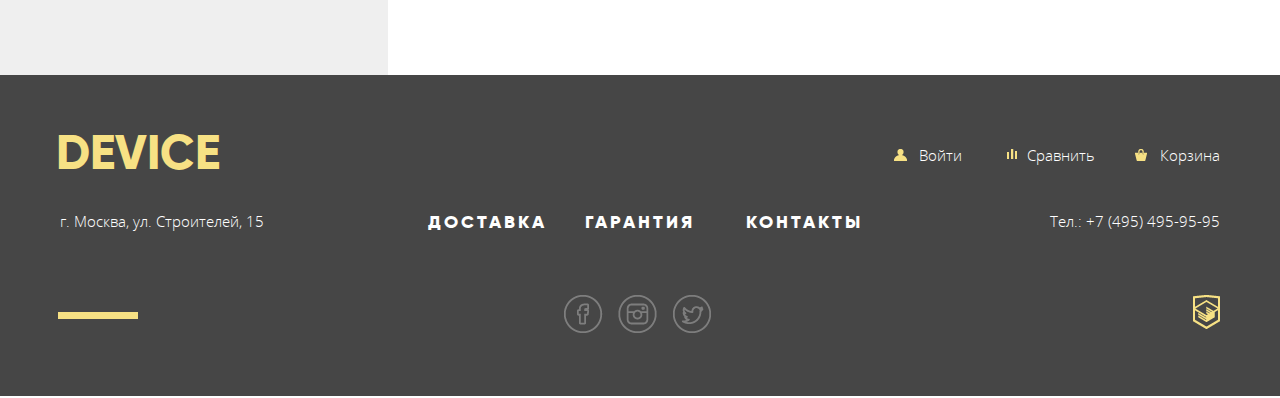
==== commit b7571532: "Исправления по критериям" ====
--- a/catalog.html
+++ b/catalog.html
@@ -58,7 +58,7 @@
                 </div>
             </header>
         </div>
-        <main class="main">
+        <main class="main catalog-main">
             <div class="container clearfix">
                 <div class="site-map align-container" id="site-map">
                     <h1>Моноподы для селфи</h1>
@@ -222,7 +222,7 @@
                                 </div>
                                 <div class="list-item-description">
                                     <a class="description-name" href="#">Селфи-палка<br>"Cледуй за мной"</a>
-                                    <p class="description-price">500 руб.</p>
+                                    <p class="description-price">4 900 руб.</p>
                                 </div>
                             </div>
                         </div><!--list-->
@@ -245,7 +245,7 @@
         </main>
         <footer class="footer clearfix">
             <div class="footer-top container clearfix">
-                <p class="footer-logo">DEVICE</p>
+                <p class="footer-logo footer-logo-catalog">DEVICE</p>
                 <div class="footer-right">
                     <div class="footer-user-block">
                         <a class="footer-user" href="#">Войти</a>
--- a/css/style.css
+++ b/css/style.css
@@ -308,9 +308,21 @@
     vertical-align: top;
 }
 
-.main-menu-right li, 
+.main {
+    margin-bottom: 83px;
+}
+
+.main-menu-right li {
+    margin-right: 30px;
+    vertical-align: top;
+}
+
+.nav-footer li:first-child {
+    margin-right: 30px;
+}
+
 .nav-footer li {
-    margin-right: 30px;
+    margin-right: 43px;
     vertical-align: top;
 }
 
@@ -525,7 +537,7 @@
 .characteristic-value {
     font-size: 36px;
     font-family: Gilroy Light, Arial, sans-serif;
-    margin-bottom: 15px;
+    margin-bottom: 12px;
     margin-top: 0;
 }
 
@@ -584,7 +596,7 @@
 }
 
 .popular {
-    margin-bottom: 70px;
+    margin-bottom: 68px;
     padding-left: 30px;
     font-size: 18px;
     font-family: "Gilroy ExtraBold", "Arial", sans-serif;
@@ -688,6 +700,7 @@
 
 .slide-txt h2 {
     margin-bottom: 35px;
+    letter-spacing: 1px;
 }
 
 .servise-slide img {
@@ -878,7 +891,7 @@
 
 .footer-top {
     padding-top: 55px;
-    margin-bottom: 25px;
+    margin-bottom: 22px;
 }
 
 .footer-user {
@@ -928,7 +941,7 @@
 
 .footer-average {
     width: 1160px;
-    margin-bottom: 60px;
+    margin-bottom: 62px;
 }
 
 .footer-bottom {
@@ -1015,7 +1028,7 @@
 
 .footer-decorative-left {
     float: left;
-    margin-top: 13px;
+    margin-top: 17px;
     margin-left: 18px;
     width: 80px;
     height: 7px;
@@ -1023,7 +1036,7 @@
 }
 
 .social {
-    width: 147px;
+    width: 153px;
     margin-left: auto;
     margin-right: auto;
 }
@@ -1122,7 +1135,7 @@
 
 .catalog-filter {
     background-color: #efefef;
-    padding-top: 69px;
+    padding-top: 67px;
     position: absolute;
     top: 0;
     bottom: 0;
@@ -1172,7 +1185,7 @@
 
 .filter-cost {
     border-top: 2px solid #000000;
-    margin-bottom: 30px;
+    margin-bottom: 32px;
 }
 
 .filter-cost h3 {
@@ -1228,11 +1241,11 @@
 
 .filter-color {
     border-top: 2px solid #000000;
-    margin-bottom: 44px;
+    margin-bottom: 42px;
 }
 
 .filter-color h3 {
-    margin-bottom: 25px;
+    margin-bottom: 27px;
 }
 
 .catalog-form input[type="checkbox"],
@@ -1406,8 +1419,8 @@
     display: none;
     text-align: center;
     line-height: 60px;
-    top: 29px;
-    right: 27px;
+    top: 25px;
+    right: 24px;
     width: 60px;
     height: 60px;
     border: 2px solid rgba(0, 0, 0, 0.1);
@@ -1454,6 +1467,7 @@
     float: right;
     font-family: "Gilroy Light", "Arial", sans-serif;
     margin: 0;
+    letter-spacing: 0.5;
 }
 
 .list-previous {
@@ -1663,4 +1677,13 @@
 
 .list-item > img {
     max-width: 360px;
+}
+
+.catalog-main {
+    margin-bottom: 0;
+}
+
+.footer-top .footer-logo-catalog {
+    margin-top: -7px;
+    margin-bottom: 7px;
 }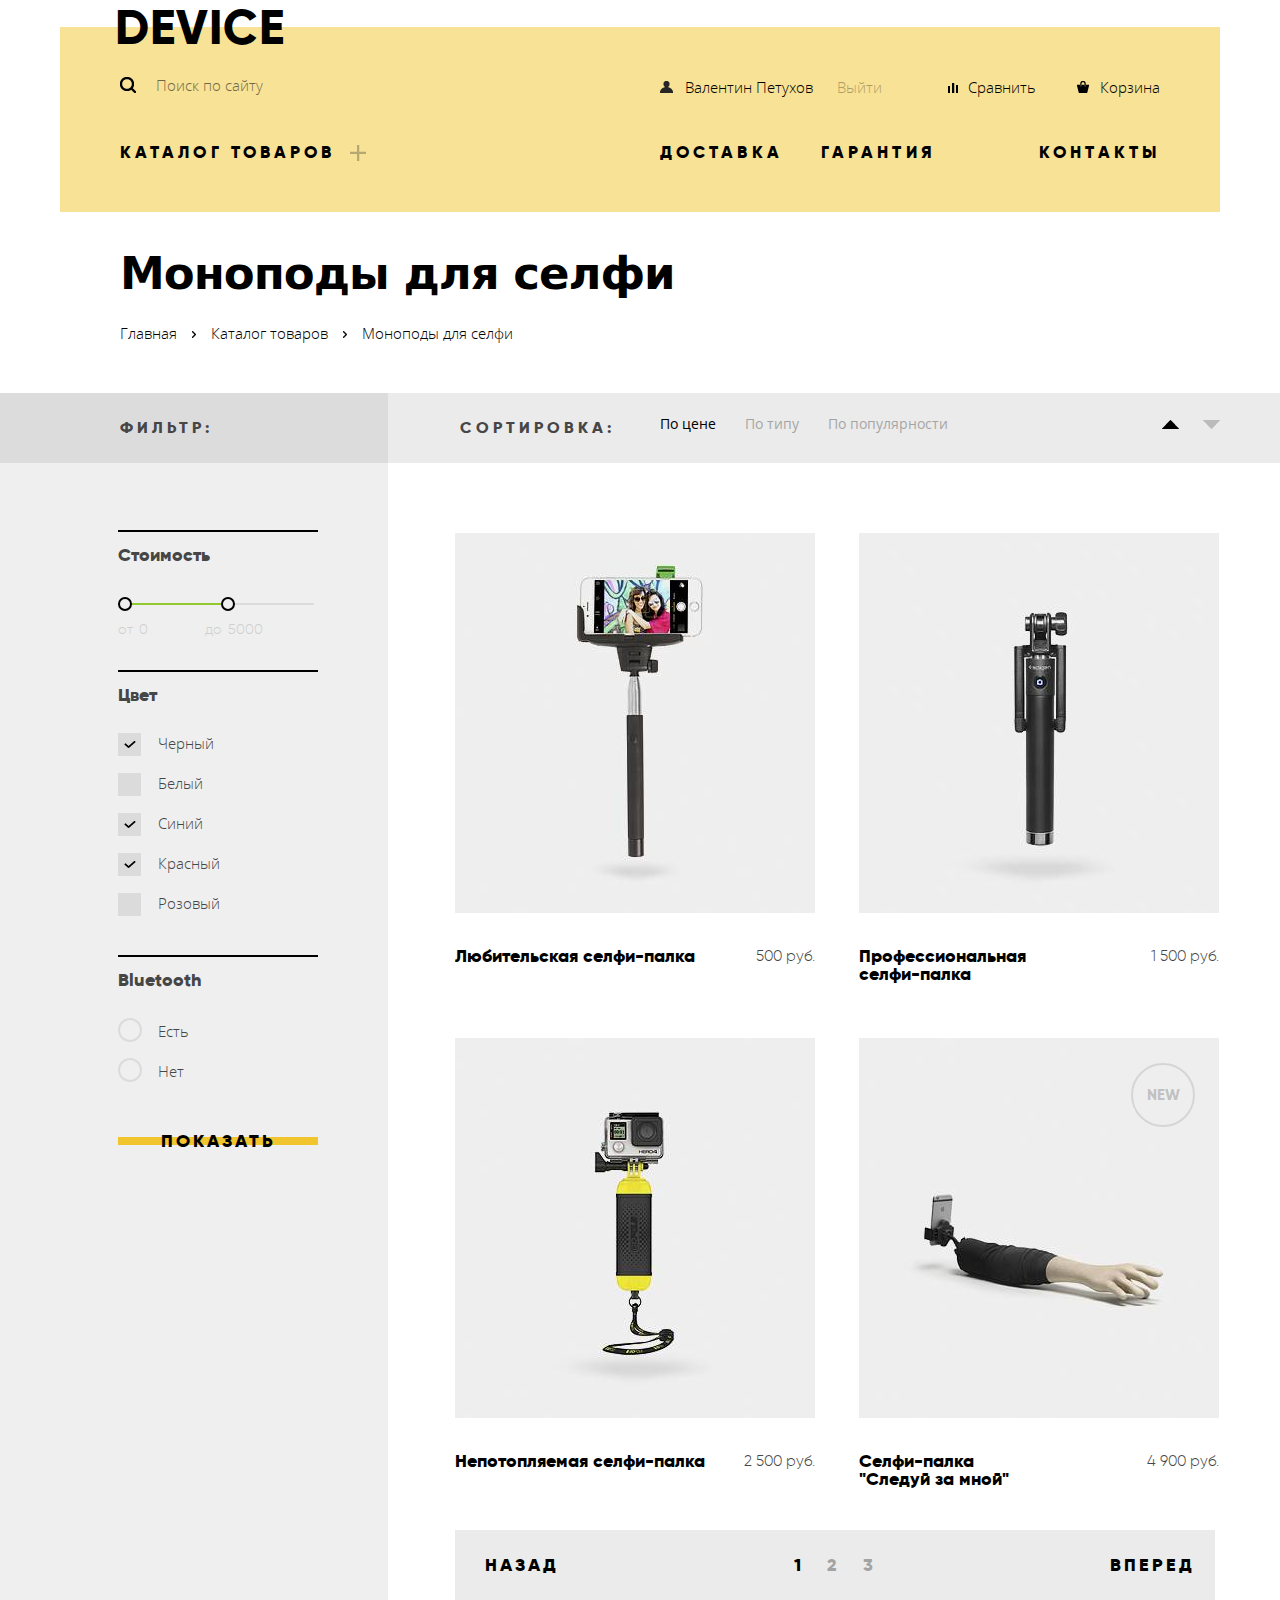
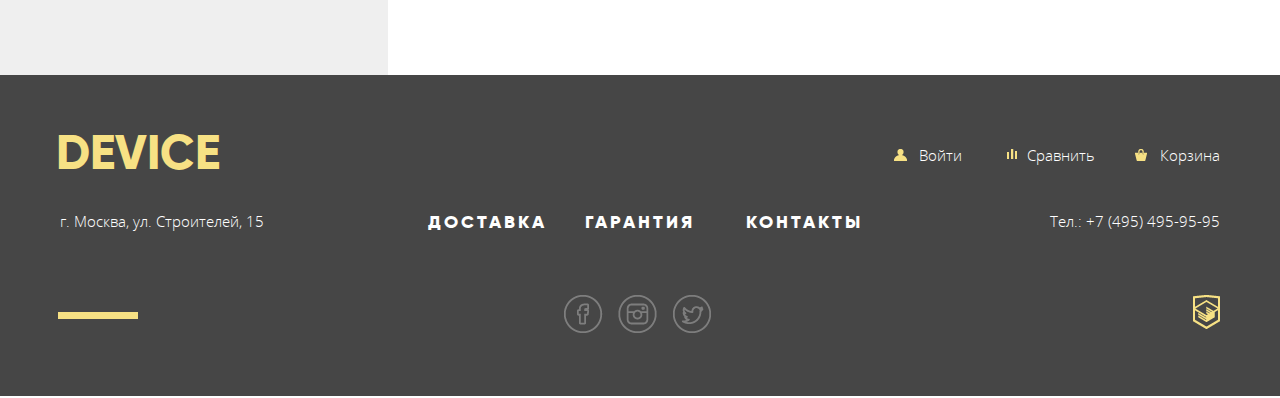
==== commit 8083f603: "Подключен минимизированный стилевой файл" ====
--- a/catalog.html
+++ b/catalog.html
@@ -3,7 +3,7 @@
     <head>
         <meta charset="utf-8">
         <link rel="stylesheet" href="css/normalize.css">
-        <link rel="stylesheet" href="css/style.css">
+        <link rel="stylesheet" href="css/style-minimize.css">
         <title>HTML Academy: Девайс</title>
     </head>
     <body>
--- a/css/style-minimize.css
+++ b/css/style-minimize.css
@@ -0,0 +1 @@
+@font-face {font-family: 'Open Sans';src: local("OpenSans"),url("../fonts/opensans.woff");}@font-face {font-family: 'Open Sans light';src: local("Open Sans light"),url("../fonts/opensanslight.woff");}@font-face {font-family: 'Gilroy Light';src: local("Gilroy Light"),url("../fonts/gilroylight.woff");}@font-face {font-family: 'Gilroy ExtraBold';src: local("Gilroy ExtraBold"),url("../fonts/gilroyextrabold.woff");}body {color: #464646;font-size: 15px;font-style: normal;font-family: Open Sans light, Tahoma, Sans;}h1 {color: black;font-size: 45px;font-family: Gilroy Extra bold, Tahoma, Sans;letter-spacing: -1px;}.site-map h1 {margin-top: 35px;margin-bottom: 23px;}a {text-decoration: none;color: black;}.clearfix::after {content: "";display: table;clear: both;}.header-logo {font-family: Gilroy ExtraBold, sans-serif;width: 1050px;margin-left: auto;margin-right: auto;margin-top: -2px;letter-spacing: 1px;font-size: 48px;color: #000;}.header-logo a {color: #000;}.container {width: 1200px;margin-left: auto;margin-right: auto;}.header {font-family: Open Sans light, Arial, sans-serif;width: 1040px;height: 185px;padding-left: 60px;padding-right: 60px;background-color: #f7e296;margin-top: -30px;margin-left: auto;margin-right: auto;}.header-search {margin-bottom: 35px;}.header-search input[type="text"] {height: 45px;outline: none;border: none;width: 355px;background: url("../img/search.png") no-repeat;background-position: center left;padding-left: 36px;line-height: 10px;box-sizing: border-box;}.header-search input[type="text"]:focus{outline: none;height: 43px;border-bottom: 2px solid black;}.header-search input[type="submit"] {width: 81px;outline: none;background: none;height: 45px;margin-left: -4px;border: 2px solid black;}.header-search input[type="submit"]:hover {color: #ffffff;background: #000000;}.header-search input[type="submit"]:active {color: #b2b2b2;}.search-btn {display: none;}.menu-secondary {display: none;position: absolute;z-index: 1;left: -60px;width: 1100px;height: 135px;margin: 0;padding-top: 30px;padding-left: 60px;font-family: "Open Sans Light", "Arial", sans-serif;font-size: 15px;letter-spacing: 0;text-transform: none;background-color: #f7e296;}.catalog-column1 {width: 220px;float: left;margin-right: 40px;padding: 0;}.catalog-column2 {width: 160px;float: left;margin-right: 40px;padding: 0;}.catalog-column3 {width: 160px;float: left;margin-right: 40px;padding: 0;}.menu-secondary ul {margin: 0;}.menu-secondary li {margin-bottom: 15px;}.header-left {width: 500px;float: left;margin-right: 20px;margin-top: 25px;}.header-search {margin-top: 10px;}.header-right {width: 500px;float: right;margin-top: 50px;}.user-block {width: 260px;float: left;}.user-out {opacity: 0.3;}.header-user {margin-right: 20px;}.header-user::before {float: left;content: "";width: 15px;height: 15px;background: url("../img/user.png") no-repeat;position: relative;top: 4px;margin-right: 10px;}.report {float: right;width: 192px;}.compare {float: left;position: relative;}.compare::before {float: left;content: "";width: 15px;height: 15px;background: url("../img/compare.png") no-repeat;position: absolute;top: 6px;left: -20px;}.basket {position: relative;text-align: right;float: right;width: 85px;}.basket::before {float: left;content: "";width: 15px;height: 15px;background: url("../img/cart.png") no-repeat;position: absolute;top: 4px;left: 2px;}.main-menu {position: relative;margin-top: 35px;font-size: 17px;font-family: Gilroy ExtraBold, Arial, sans-serif;text-transform: uppercase;letter-spacing: 4.1px;}.catalog-menu::after {display: inline-block;vertical-align: top;width: 16px;height: 16px;content: "";position: relative;top: 3px;background: url("../img/plus.png") no-repeat;margin-left: 14px;}.main-menu:hover .menu-secondary {display: block;}.menu-secondary:hover {display: block;}.header-right .main-menu ul {padding-left: 0;margin: 0;}.main-menu ul,.nav-footer ul,.breadcrumbs ul,.parametr ul,.sorting ul {list-style: none;}.main-menu a,.nav-footer a,.header-right a {text-decoration: none;}.main-menu li,.nav-footer li,.breadcrumbs li,.parametr li,.sorting li {display: inline-block;vertical-align: top;}.main {margin-bottom: 81px;}.main-menu-right li {margin-right: 30px;vertical-align: top;}.nav-footer li:first-child {margin-right: 30px;}.nav-footer li {margin-right: 43px;vertical-align: top;}.main-menu-right li:last-child {float: right;margin: 0;}.breadcrumbs {display: block;margin-bottom: 50px;}.breadcrumbs ul,.sorting ul {margin: 0;padding: 0;}.parametr li {margin-right: 25px;}.sorting li:first-child {margin-right: 20px;}.breadcrumbs li {position: relative;margin-right: 15px;}.breadcrumbs a {padding-right: 15px;}.breadcrumbs li::after {position: absolute;top: 8px;content: "";width: 19px;height: 7px;background: url("../img/broadcrumbs-delimetr.png") no-repeat;}.breadcrumbs li:last-child::after {display: none;}.nav-footer a {color: #fff;}.content {width: 1190px;margin-left: auto;margin-right: auto;padding: 0 5px;}.slider {margin-bottom: 95px;height: 500px;color:black;position: relative;}.slider::before {position: absolute;left: 0;right: 0;content: "";width: 1160px;height: 115px;margin: 0 auto;background-color: #f7e296;z-index: -1;}.slider-left {float: left;width: 590px;}.slider-img {display: block;margin-left: auto;margin-right: auto}.number-slide {position: absolute;top: -8px;left: 0;right: 60px;height: 179.2px;z-index: -1;}.product-about h2 {margin-top: 80px;letter-spacing: 0.7px;}.number-slide p {margin: 0;margin-right: 2px;text-align: right;font-family: Gilroy ExtraBold, Arial, sans-serif;line-height: 180px;font-size: 185px;color: #ffffff;}.number-slide p::before {width: 100px;height: 7px;content: "";position: absolute;left: 0;top: 50px;background-color: #ffffff;}.product-about {float: right;width: 580px;position: relative;padding-top: 82px;}.product-description {width: 480px;margin-bottom: 45px;}.product-about h2,.slide-txt h2,.info-about-us h2,.info-contact h2 {margin: 0;font-size: 47px;font-family: Gilroy ExtraBold, Arial, sans-serif;font-weight: normal;}.btn-slider {width: 220px;height: 40px;position: relative;text-align: center;margin-bottom: 50px;margin-left: 3px;}.btn {line-height: 40px;letter-spacing: 3px;font-size: 18px;font-family: Gilroy ExtraBold, Arial, sans-serif;text-transform: uppercase;}.btn-active:active {opacity: 0.3;}.btn::before {position: absolute;top: 16px;bottom: 16px;left: 0;right: 0;content: "";background-color: #f0c52e;z-index: -1;}.btn-slider-tab:hover {background-color: #f0c52e;color: #000000;}.btn-slider:hover {background-color: #f0c52e;}.product-about>p,.info-abiut-us p {font-family: Open Sans light, Arial, sans-serif;color: #464646;line-height: 30px;}.product-info {width: 480px;padding: 0 3px;}.characteristic {display: inline-block;vertical-align: top;float: left;font-size: 0;margin-right: 77px;}.char3 {margin-right: 0;}.characteristic-value {font-size: 36px;font-family: Gilroy Light, Arial, sans-serif;margin-bottom: 12px;margin-top: 0;}p .characteristic-value {margin-bottom: 55px;}.characteristic-name {font-size: 13px;font-family: Open Sans Light, Arial, sans-serif;margin: 0;}.slide {display: none;}.slider > input[type="radio"],.service-slider > input[type="radio"]{display: none;position: absolute;}.slider-controls {position: absolute;bottom: 159px;right: 82px;width: 100px;z-index: 1;font-size: 0;}.slider-controls label {display: inline-block;width: 4px;height: 4px;margin-right: 23px;vertical-align: top;background-color: transparent;border: 3px solid #000000;opacity: 0.3;border-radius: 50%;cursor: pointer;}#btn-1:checked ~ #slide-1,#btn-2:checked ~ #slide-2,#btn-3:checked ~ #slide-3 {display: block;}#btn-1:checked ~ .slider-controls label[for="btn-1"],#btn-2:checked ~ .slider-controls label[for="btn-2"],#btn-3:checked ~ .slider-controls label[for="btn-3"]{opacity: 1;}.popular {margin-bottom: 68px;padding-left: 36px;font-size: 18px;font-family: "Gilroy ExtraBold", "Arial", sans-serif;}.popular-item {float: left;width: 160px;margin-right: 40px;}.popular-item:last-child {float: right;margin-right: 30px;}.popular-img {width: 160px;height: 160px;background-color: #f7e296;margin-bottom: 35px;}.popular-img:hover {background-color: #f0c52e;}.popular-item a:active,.popular-item img:active {opacity: 0.3;color: #b2b2b2;}.service-slider {width: 1160px;}.service-slider-tab {float: left;height: 240px;width: 273px;margin-right: 112px;border-right: 7px solid #000;padding-top: 80px;}.btn-container1,.btn-container2,.btn-container3 {width: 273px;height: 40px;margin-bottom: 24px;position: relative;color: #000000;}.service-slider-tab label {cursor: pointer;}#service-btn-1:checked ~ .service-slider-tab .btn-container1,#service-btn-2:checked ~ .service-slider-tab .btn-container2,#service-btn-3:checked ~ .service-slider-tab .btn-container3 {background-color: #000;color: #f7e184;}.servise-slide {display: none;}#service-btn-1:checked ~ #service-slide1,#service-btn-2:checked ~ #service-slide2,#service-btn-3:checked ~ #service-slide3 {display: block;}.btn-slider-tab {position: relative;float: left;width: 160px;height: 40px;text-align: center;}.btn:active::before {opacity: 0;}.servise-slide {float: right;width: 760px;margin-top: 83px;}.slide-txt {float: left;width: 435px;line-height: 30px;}.slide-txt h2 {margin-bottom: 35px;letter-spacing: 1px;}.servise-slide img {float: right;margin-right: 70px;}.decorat-block {background-color: #e5e5e5;width: 100%;min-width: 1200px;height: 287px;margin-top: -220px;margin-bottom: 95px;position: relative;z-index: -2;}.logotypes {width: 1165px;font-size: 0;margin-bottom: 140px;}.logo-djl {float: left;width: 260px;height: 100px;background: url("../img/logo-djl.jpg") no-repeat;margin-right: 40px;}.logo-djl:hover {background: url("../img/logo-djl-hvr.jpg") no-repeat;}.logo-sp-gadgets {float: left;width: 260px;height: 100px;background: url("../img/logo-sp-gadgets.jpg") no-repeat;margin-right: 40px;}.logo-sp-gadgets:hover {background: url("../img/logo-sp-gadgets-hvr.jpg") no-repeat;}.logo-gopro {float: left;width: 260px;height: 100px;background: url("../img/logo-gopro.jpg") no-repeat;margin-right: 40px;}.logo-gopro:hover {background: url("../img/logo-gopro-hvr.jpg") no-repeat;}.logo-vive {float: left;width: 260px;height: 100px;background: url("../img/logo-vive.jpg") no-repeat;}.logo-vive:hover {background: url("../img/logo-vive-hvr.jpg") no-repeat;}.logotypes img {margin-right: 40px;}.logotypes img:nth-child(4) {margin-right: 0;}.info {width: 1160px;}.info-about-us {float: left;width: 470px;margin-right: 40px;position: relative;}.info-about-us::before {width: 80px;height: 7px;content: "";position: absolute;top: -48px;background-color: #000000;}.info-about-us p {margin-top: 35px;margin-bottom: 25px;line-height: 30px;}.info-about-us ul {padding-left: 25px;margin-top: 75px;margin-bottom: 65px;color: #000000;list-style: none;}.info-about-us li {font-family: Gilroy ExtraBold, Arial, sans-serif;font-size: 16px;margin: 0;margin-bottom: 20px;padding-left: 10px;position: relative;}.info-about-us li::before {position: absolute;width: 4px;height: 4px;content: "";top: 5px;left: -25px;border: 3px solid #b2b2b2;border-radius: 50%;}.info-map {display: block;margin-bottom: 66px;}.btn-info {position: relative;width: 260px;text-align: center;cursor: pointer;}.btn-info:hover {background-color: #f0c52e;}.info-contact {float: right;width: 560px;position: relative;}.info-contact:before {width: 80px;height: 7px;content: "";position: absolute;top: -48px;background-color: #000000;}.info-contact p {margin-top: 37px;line-height: 30px;margin-bottom: 40px;}.footer {background-color: #464646;color: #fff;min-width: 1200px;padding: 0 5px;}.footer a {color: #fff;}.footer p,.footer ul {margin-top: 0;margin-bottom: 0;}.footer-top {padding-top: 55px;margin-bottom: 22px;}.footer-user {float: right;}.footer-user:before {float: left;content: "";width: 15px;height: 15px;background: url("../img/user-footer.png") no-repeat;position: relative;top: 4px;margin-right: 10px;}.footer-compare {margin-right: 40px;}.footer-compare:before {float: left;content: "";width: 15px;height: 15px;background: url("../img/compare-yellow.png") no-repeat;position: relative;top: 4px;margin-right: 5px;}.footer-basket {float: right;}.footer-basket:before {float: left;content: "";width: 15px;height: 15px;background: url("../img/cart-yellow.png") no-repeat;position: relative;top: 4px;margin-right: 10px;}.footer-average {width: 1160px;margin-bottom: 62px;}.footer-bottom {margin-bottom: 63px;}.footer-logo {float: left;color: #f7e184;font-family: Gilroy ExtraBold, sans-serif;font-size: 48px;padding-left: 16px;}.footer-logo:hover {color: #f0c52e;}.footer-logo:active {color: #f0c52e;opacity: 0.3;}.footer-right {float: right;padding: 15px 20px;}.footer-user-block {width: 260px;float: left;margin-right: 45px;}.footer-adress {float: left;width: 260px;margin-right: 25px;}.nav-footer {display: inline-block;vertical-align: top;font-family: Gilroy ExtraBold, Arial, sans-serif;font-size: 18px;text-transform: uppercase;letter-spacing: 3px;width: 600px;text-align: center;}.nav-footer ul {display: inline-block;vertical-align: top;padding: 0;}.nav-footer li:last-child {margin-right: 0;}.header-right-top {margin-bottom: 45px;}.main-menu a:hover,.header-right-top a:hover,.footer-right a:hover,.nav-footer a:hover {opacity: 0.6;}.main-menu a:active,.header-right-top a:active,.footer-right a:active,.nav-footer a:active {opacity: 0.3;}.footer-telephone {float: right;text-align: right;width: 260px;}.footer-decorative-left {float: left;margin-top: 17px;margin-left: 18px;width: 80px;height: 7px;background-color: #f7e184;}.social {width: 153px;margin-left: auto;margin-right: auto;}.social-icon {float: left;opacity: 0.3;}.social-icon a {margin-right: 15px;}.facebook {width: 39px;height: 38px;background: url("../img/social-icon.png");margin-right: 15px;}.insta {width: 39px;height: 38px;background: url("../img/social-icon.png") -54px;margin-right: 15px;}.twitter {width: 39px;height: 38px;background: url("../img/social-icon.png") -108px;}.facebook:hover,.insta:hover,.twitter:hover {opacity: 0.6;}.facebook:active,.insta:active,.twitter:active {opacity: 0.1;}.htmlacademy-logo {float: right;margin-right: 20px;height: 34px;width: 27px;background: url("../img/htmlacademy.png") no-repeat;}.htmlacademy-logo:hover {background: url("../img/htmlacademy-hvr.png") no-repeat;}.htmlacademy-logo:active {opacity: 0.3;background: url("../img/htmlacademy-hvr.png") no-repeat;}.align-container {width: 1040px;margin-left: auto;margin-right: auto;}.catalog-column-left {float: left;width: 270px;padding-left: 73px;margin-right: 80px;}.catalog-row-left {background-color: #dcdcdc;float: left;width: 268px;height: 70px;padding-left: 80px;margin-right: 70px;}.catalog-row p {float: left;font-family: "Gilroy ExtraBold", "Arial", sans-serif;font-size: 16px;letter-spacing: 4px;text-transform: uppercase;font-weight: normal;line-height: 70px;margin: 0;width: 160px;}.catalog-filter {background-color: #efefef;padding-top: 67px;position: absolute;top: 0;bottom: 0;}.catalog-column-right {float: right;width: 780px;}.list-top {margin-bottom: 70px;height: 70px;}.list-top h2 {float: left;width: 160px;margin-right: 40px;}.catalog {position: relative;}.catalog form {width: 200px;position: relative;}.catalog-form h3 {font-family: Gilroy ExtraBold, Arial, sans-serif;font-size: 18px;font-weight: normal;margin-top: 12px;}.catalog ul {margin: 0;padding: 0;list-style: none;}.catalog-form li {margin-bottom: 20px;}.filter-cost {border-top: 2px solid #000000;margin-bottom: 32px;}.filter-cost h3 {margin-bottom: 37px;}.filter-range {font-family: "Gilroy Light", "Arial", sans-serif;font-size: 14px;color: #cfcfcf;}.range-controls {position: relative;margin-bottom: 15px;}.scale {width: 196px;height: 2px;background-color: #dbdbdb;}.bar {width: 110px;height: 2px;background-color: #91c92f;}.toggle {width: 10px;height: 10px;position: absolute;top: -6px;background-color: #eeeeee;border: 2px solid #000;border-radius: 50%;cursor: pointer;}.toggle-max {right: 83px;}.price-controls input {width: 60px;border: none;background: none;font-family: "Gilroy Light", "Arial", sans-serif;font-size: 14px;color: #cfcfcf;}.filter-color {border-top: 2px solid #000000;margin-bottom: 42px;}.filter-color h3 {margin-bottom: 27px;}.catalog-form input[type="checkbox"],.catalog-form input[type="radio"] {display: none;}.filter-color label,.filter-bluetooth label {padding-left: 40px;position: relative;cursor: pointer;}.filter-color label::before {content: "";width: 23px;height: 23px;position: absolute;left: 0;background-color: #dbdbdb;}.filter-color input[type="checkbox"]:checked ~ label::before {background-image: url("../img/markers.png");background-repeat: no-repeat;background-position: 0 -1px;}.filter-bluetooth {border-top: 2px solid #000000;margin-bottom: 40px;}.filter-bluetooth h3 {margin-bottom: 30px;}.filter-bluetooth label::before {position: absolute;content: "";left: 0;top: -3.5px;width: 20px;height: 20px;border: 2px solid #dbdbdb;border-radius: 50%;}.filter-bluetooth input[type="radio"]:checked ~ label::before {background-image: url("../img/markers.png");background-repeat: no-repeat;background-position: -24.49px -2.52px;}.btn-form-submit {position: relative;float: left;width: 200px;height: 40px;text-align: center;z-index: 1;}.btn-form-submit:hover {background-color: #f0c52e;}.parametr {float: left;width: 500px;padding-top: 5px;}.parametr a {opacity: 0.3;font-family: "Open Sans", "Arial", sans-serif;font-size: 14px;}.parametr a:hover {opacity: 0.6;}.sorting {float: right;width: 63px;margin-right: 15px;padding-top: 20px;}.sorting a:active,.sorting .current {opacity: 1;}.sorting a {opacity: 0.2;}.sorting a:hover {opacity: 0.4;}.list-item {display: inline-block;vertical-align: top;position: relative;margin-bottom: 55px;}.list-item>img {margin-bottom: 30px;}.list-item-btn {position: absolute;opacity: 0;height: 380px;top: 0;left: 0;right: 0;color: black;z-index: 1;}.list-item-btn:hover {opacity: 1;background-color: rgba(255, 255, 255, 0.6);}.list-item-btn .add-cart {position: absolute;top: 50%;left: 50%;transform: translate(-50%, -50%);}.btn-item {position: relative;float: left;width: 200px;height: 40px;text-align: center;text-transform: uppercase;z-index: 1;}.add-compare {position: absolute;left: 50%;top: 225px;transform: translate(-50%, 0%);font-size: 13px;opacity: 0.5;}.add-compare:hover {opacity: 1;}.add-compare:active {opacity: 0.2;}.btn-item:hover {background-color: #f0c52e;}.item-new {position: absolute;display: none;text-align: center;line-height: 60px;top: 25px;right: 24px;width: 60px;height: 60px;border: 2px solid rgba(0, 0, 0, 0.1);border-radius: 50%;font-family: "Gilroy ExtraBold", "Arial", sans-serif;text-transform: uppercase;color: rgba(0, 0, 0, 0.2);}.item-new-show {display: block;}.list-item:nth-child(odd) {margin-right: 40px;}.list-paginator {background-color: #ebebeb;width: 760px;height: 70px;margin-top: -13px;margin-bottom: 75px;font-family: "Gilroy ExtraBold", "Arial", sans-serif;font-size: 18px;text-transform: uppercase;letter-spacing: 3px;text-align: center;}.list-item-description {line-height: 18px;}.description-name {float: left;width: 260px;margin: 0;font-family: "Gilroy ExtraBold", "Arial", sans-serif;font-size: 18px;}.description-price {float: right;font-family: "Gilroy Light", "Arial", sans-serif;margin: 0;letter-spacing: 0.5;}.list-previous {float: left;width: 125px;margin-right: 10px;line-height: 70px;}.list-page {display: inline-block;vertical-align: top;width: 490px;line-height: 70px;text-align: center;}.list-next {float: right;width: 135px;line-height: 70px;}.list-previous a,.list-next a {display: inline-block;vertical-align: top;padding: 0 30px;height: 70px;}.list-previous a:hover,.list-next a:hover {background-color: #d9d9d9;}.list-previous a:active,.list-next a:active {color: #979797;background-color: #d9d9d9;}.list-page a {opacity: 0.3;margin-right: 15px;}.list-page a:last-child {margin: 0;}.list-page .current,.parametr .current {opacity: 1;}.catalog-wraper {background: linear-gradient(to left, #ffffff 75%, #efefef 25%);}.catalog-row {min-width: 1200px;height: 70px;background-color: rgba(0, 0, 0, 0.08);}.btn-form {border: none;background: none;cursor: pointer;height: 40px;outline: none;line-height: 39px;}.btn-form::before {position: absolute;top: 16px;bottom: 16px;left: 0;right: 0;content: "";background-color: #f0c52e;}.modal-map {display: none;position: fixed;top: 50%;left: 50%;transform: translate(-50%, -50%);width: 960px;height: 560px;box-shadow: 0 10px 20px 0 rgba(4, 6, 6, 0.2);}.popup-write-us {display: none;position: fixed;top: 50%;left: 50%;transform: translate(-50%, -50%);padding: 90px 100px;width: 760px;min-height: 365px;background-color: #ffffff;box-shadow: 0 10px 20px 0 rgba(4, 6, 6, 0.2);z-index: 1;}.popup-write-us label {display: block;font-family: "Gilroy ExtraBold", "Arial", sans-serif;font-size: 18px;}.popup-your-name {float: left;width: 360px;margin-right: 40px;}.popup-your-e-mail {float: right;width: 360px;}.popup-text-letter {width: 100%;margin-top: 115px;margin-bottom: 55px;}.popup-write-us input[type="text"] {width: 320px;height: 50px;background-color: #f2f2f2;border-style: none;margin-top: 10px;padding: 0 20px;font-family: "Open Sans", "Arial", sans-serif;font-size: 14px;outline-style: none;}.popup-write-us textarea {width: 720px;height: 115px;background-color: #f2f2f2;border-style: none;margin-top: 10px;padding: 20px 20px;font-family: "Open Sans", "Arial", sans-serif;font-size: 14px;outline-style: none;}.modal-content-close {position: absolute;top: 18px;right: 22px;width: 55px;height: 55px;border-radius: 50%;font-size: 0;background-color: #f7e296;border: 0;outline: 0;cursor: pointer;z-index: 100;}.modal-content-close::before,.modal-content-close::after {content: "";position: absolute;top: 27px;left: 13px;width: 30px;height: 2px;background-color: #ffffff;border-radius: 1px;}.modal-content-close::before {transform: rotate(45deg);}.modal-content-close::after {transform: rotate(-45deg);}.shadow-block {display: none;position: fixed;top: 50%;left: 50%;transform: translate(-50%, -50%);width: 960px;height: 435px;box-shadow: 0 20px 40px 0 rgba(4, 6, 6, 0.75);background-color: #fff;}.modal-content-show {display: block;}.list-item > img {max-width: 360px;}.catalog-main {margin-bottom: 0;}.footer-top .footer-logo-catalog {margin-top: -7px;margin-bottom: 7px;}